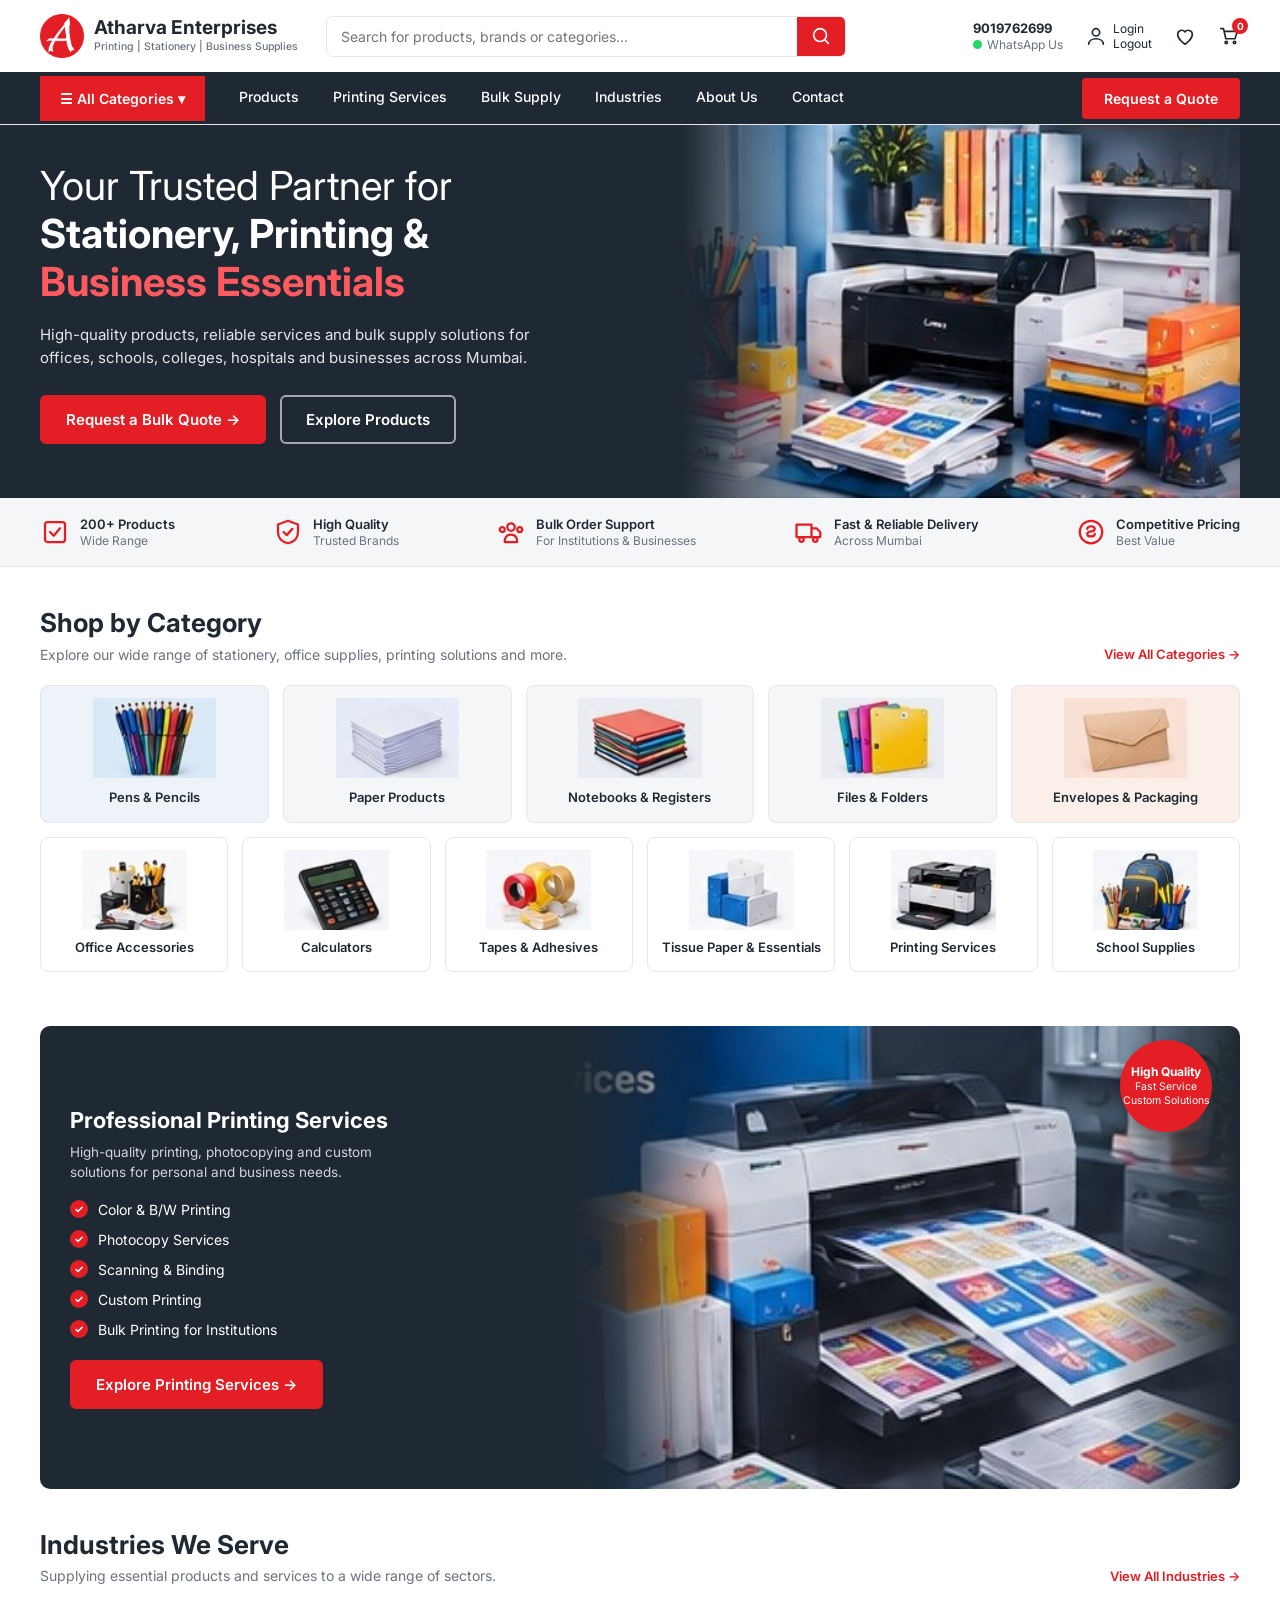
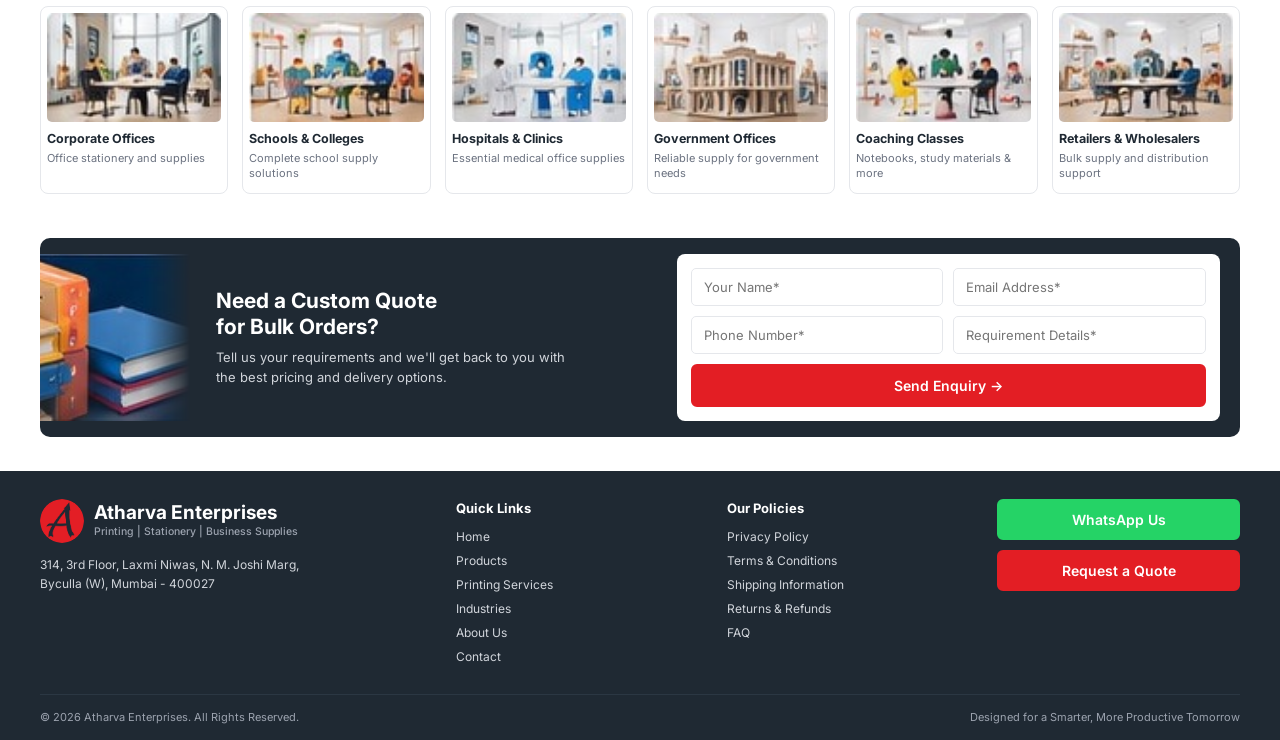
==== index.html @ 2bc58d54 "Add files via upload" ====
<!DOCTYPE html>
<html lang="en">
<head>
<meta charset="UTF-8">
<meta name="viewport" content="width=device-width, initial-scale=1">
<title>Atharva Enterprises | Stationery, Printing &amp; Business Essentials</title>
<link rel="icon" href="images/logo.png">
<link rel="preconnect" href="https://fonts.googleapis.com">
<link rel="preconnect" href="https://fonts.gstatic.com" crossorigin>
<link href="https://fonts.googleapis.com/css2?family=Inter:wght@400;500;600;700;800&display=swap" rel="stylesheet">
<link rel="stylesheet" href="css/style.css">
</head>
<body>

<!-- HEADER -->
<header class="header">
  <div class="container header__top">
    <a class="logo" href="#">
      <img src="images/logo.png" alt="Atharva Enterprises logo">
      <span><strong>Atharva Enterprises</strong><small>Printing | Stationery | Business Supplies</small></span>
    </a>
    <form class="search" role="search" onsubmit="return false">
      <input type="search" placeholder="Search for products, brands or categories..." aria-label="Search">
      <button type="submit" aria-label="Search"><svg viewBox="0 0 24 24"><circle cx="11" cy="11" r="7"/><path d="m20 20-3.5-3.5"/></svg></button>
    </form>
    <div class="header__actions">
      <a class="contact" href="tel:9019762699"><strong>9019762699</strong><span class="wa">WhatsApp Us</span></a>
      <a class="icon-link" href="#"><svg viewBox="0 0 24 24"><circle cx="12" cy="8" r="4"/><path d="M4 21c0-4 4-6 8-6s8 2 8 6"/></svg><span>Login<br>Logout</span></a>
      <a class="icon-link" href="#" aria-label="Wishlist"><svg viewBox="0 0 24 24"><path d="M12 21s-8-5-8-11a4.5 4.5 0 0 1 8-2.5A4.5 4.5 0 0 1 20 10c0 6-8 11-8 11z"/></svg></a>
      <a class="icon-link cart" href="#" aria-label="Cart"><svg viewBox="0 0 24 24"><path d="M3 4h3l2.5 11h10L21 7H7"/><circle cx="9" cy="19" r="1.3"/><circle cx="18" cy="19" r="1.3"/></svg><b>0</b></a>
    </div>
  </div>
  <nav class="nav">
    <div class="container nav__inner">
      <button class="nav__all" type="button">&#9776; All Categories &#9662;</button>
      <ul>
        <li><a href="#">Products</a></li>
        <li><a href="#">Printing Services</a></li>
        <li><a href="#">Bulk Supply</a></li>
        <li><a href="#">Industries</a></li>
        <li><a href="#">About Us</a></li>
        <li><a href="#">Contact</a></li>
      </ul>
      <a class="btn btn--sm" href="#quote">Request a Quote</a>
    </div>
  </nav>
</header>

<main>
<!-- HERO -->
<section class="hero">
  <div class="container hero__inner">
    <div class="hero__text">
      <h1>Your Trusted Partner for<br><strong>Stationery, Printing &amp;<br><em>Business Essentials</em></strong></h1>
      <p>High-quality products, reliable services and bulk supply solutions for offices, schools, colleges, hospitals and businesses across Mumbai.</p>
      <div class="hero__btns">
        <a class="btn" href="#quote">Request a Bulk Quote &rarr;</a>
        <a class="btn btn--ghost" href="#categories">Explore Products</a>
      </div>
    </div>
    <img class="hero__img" src="images/hero.jpg" alt="Printer, files and stationery">
  </div>
</section>

<!-- TRUST BAR -->
<section class="trust">
  <ul class="container trust__list">
    <li><svg viewBox="0 0 24 24"><rect x="4" y="4" width="16" height="16" rx="2"/><path d="m8 12 3 3 5-6"/></svg><span><strong>200+ Products</strong>Wide Range</span></li>
    <li><svg viewBox="0 0 24 24"><path d="M12 3 4 6v6c0 5 3.5 8 8 9 4.5-1 8-4 8-9V6z"/><path d="m8.5 12 2.5 2.5 4.5-5"/></svg><span><strong>High Quality</strong>Trusted Brands</span></li>
    <li><svg viewBox="0 0 24 24"><circle cx="12" cy="8" r="3"/><circle cx="5" cy="10" r="2"/><circle cx="19" cy="10" r="2"/><path d="M7 20c0-4 2-6 5-6s5 2 5 6z"/></svg><span><strong>Bulk Order Support</strong>For Institutions &amp; Businesses</span></li>
    <li><svg viewBox="0 0 24 24"><path d="M2 6h12v10H2zM14 9h4l3 3v4h-7"/><circle cx="6" cy="18" r="1.8"/><circle cx="17" cy="18" r="1.8"/></svg><span><strong>Fast &amp; Reliable Delivery</strong>Across Mumbai</span></li>
    <li><svg viewBox="0 0 24 24"><circle cx="12" cy="12" r="9"/><path d="M9 9.5c0-1.5 1.5-2 3-2s3 .7 3 2-1.5 1.8-3 2-3 .7-3 2 1.5 2 3 2 3-.5 3-2"/></svg><span><strong>Competitive Pricing</strong>Best Value</span></li>
  </ul>
</section>

<!-- SHOP BY CATEGORY -->
<section class="section" id="categories">
  <div class="container">
    <div class="section__head">
      <div>
        <h2>Shop by Category</h2>
        <p>Explore our wide range of stationery, office supplies, printing solutions and more.</p>
      </div>
      <a class="link" href="#">View All Categories &rarr;</a>
    </div>
    <div class="cats cats--5">
      <a class="cat cat--blue" href="#"><img src="images/cat-pens.jpg" alt="Pens &amp; Pencils"><span>Pens &amp; Pencils</span></a>
      <a class="cat cat--grey" href="#"><img src="images/cat-paper.jpg" alt="Paper Products"><span>Paper Products</span></a>
      <a class="cat cat--grey" href="#"><img src="images/cat-notebooks.jpg" alt="Notebooks &amp; Registers"><span>Notebooks &amp; Registers</span></a>
      <a class="cat cat--grey" href="#"><img src="images/cat-files.jpg" alt="Files &amp; Folders"><span>Files &amp; Folders</span></a>
      <a class="cat cat--peach" href="#"><img src="images/cat-envelopes.jpg" alt="Envelopes &amp; Packaging"><span>Envelopes &amp; Packaging</span></a>
    </div>
    <div class="cats cats--6">
      <a class="cat" href="#"><img src="images/cat-office.jpg" alt="Office Accessories"><span>Office Accessories</span></a>
      <a class="cat" href="#"><img src="images/cat-calculators.jpg" alt="Calculators"><span>Calculators</span></a>
      <a class="cat" href="#"><img src="images/cat-tapes.jpg" alt="Tapes &amp; Adhesives"><span>Tapes &amp; Adhesives</span></a>
      <a class="cat" href="#"><img src="images/cat-tissue.jpg" alt="Tissue Paper &amp; Essentials"><span>Tissue Paper &amp; Essentials</span></a>
      <a class="cat" href="#"><img src="images/cat-printing.jpg" alt="Printing Services"><span>Printing Services</span></a>
      <a class="cat" href="#"><img src="images/cat-school.jpg" alt="School Supplies"><span>School Supplies</span></a>
    </div>
  </div>
</section>

<!-- PRINTING SERVICES -->
<section class="container">
  <div class="print">
    <div class="print__text">
      <h2>Professional Printing Services</h2>
      <p>High-quality printing, photocopying and custom solutions for personal and business needs.</p>
      <ul>
        <li>Color &amp; B/W Printing</li>
        <li>Photocopy Services</li>
        <li>Scanning &amp; Binding</li>
        <li>Custom Printing</li>
        <li>Bulk Printing for Institutions</li>
      </ul>
      <a class="btn" href="#">Explore Printing Services &rarr;</a>
    </div>
    <img class="print__img" src="images/printing-services.jpg" alt="Large format printer">
    <div class="badge"><strong>High Quality</strong><span>Fast Service</span><span>Custom Solutions</span></div>
  </div>
</section>

<!-- INDUSTRIES -->
<section class="section">
  <div class="container">
    <div class="section__head">
      <div>
        <h2>Industries We Serve</h2>
        <p>Supplying essential products and services to a wide range of sectors.</p>
      </div>
      <a class="link" href="#">View All Industries &rarr;</a>
    </div>
    <div class="inds">
      <a class="ind" href="#"><img src="images/ind-offices.jpg" alt="Corporate Offices"><strong>Corporate Offices</strong><span>Office stationery and supplies</span></a>
      <a class="ind" href="#"><img src="images/ind-schools.jpg" alt="Schools &amp; Colleges"><strong>Schools &amp; Colleges</strong><span>Complete school supply solutions</span></a>
      <a class="ind" href="#"><img src="images/ind-hospitals.jpg" alt="Hospitals &amp; Clinics"><strong>Hospitals &amp; Clinics</strong><span>Essential medical office supplies</span></a>
      <a class="ind" href="#"><img src="images/ind-government.jpg" alt="Government Offices"><strong>Government Offices</strong><span>Reliable supply for government needs</span></a>
      <a class="ind" href="#"><img src="images/ind-coaching.jpg" alt="Coaching Classes"><strong>Coaching Classes</strong><span>Notebooks, study materials &amp; more</span></a>
      <a class="ind" href="#"><img src="images/ind-retailers.jpg" alt="Retailers &amp; Wholesalers"><strong>Retailers &amp; Wholesalers</strong><span>Bulk supply and distribution support</span></a>
    </div>
  </div>
</section>

<!-- QUOTE -->
<section class="container" id="quote">
  <div class="quote">
    <img class="quote__img" src="images/quote.jpg" alt="Stack of books">
    <div class="quote__text">
      <h2>Need a Custom Quote<br>for Bulk Orders?</h2>
      <p>Tell us your requirements and we'll get back to you with the best pricing and delivery options.</p>
    </div>
    <form class="quote__form" onsubmit="return false">
      <input type="text" placeholder="Your Name*" aria-label="Your Name" required>
      <input type="email" placeholder="Email Address*" aria-label="Email Address" required>
      <input type="tel" placeholder="Phone Number*" aria-label="Phone Number" required>
      <input type="text" placeholder="Requirement Details*" aria-label="Requirement Details" required>
      <button class="btn" type="submit">Send Enquiry &rarr;</button>
    </form>
  </div>
</section>
</main>

<!-- FOOTER -->
<footer class="footer">
  <div class="container footer__inner">
    <div class="footer__brand">
      <a class="logo" href="#">
        <img src="images/logo.png" alt="Atharva Enterprises logo">
        <span><strong>Atharva Enterprises</strong><small>Printing | Stationery | Business Supplies</small></span>
      </a>
      <p>314, 3rd Floor, Laxmi Niwas, N. M. Joshi Marg, Byculla (W), Mumbai - 400027</p>
    </div>
    <div class="footer__col">
      <h3>Quick Links</h3>
      <a href="#">Home</a><a href="#">Products</a><a href="#">Printing Services</a><a href="#">Industries</a><a href="#">About Us</a><a href="#">Contact</a>
    </div>
    <div class="footer__col">
      <h3>Our Policies</h3>
      <a href="#">Privacy Policy</a><a href="#">Terms &amp; Conditions</a><a href="#">Shipping Information</a><a href="#">Returns &amp; Refunds</a><a href="#">FAQ</a>
    </div>
    <div class="footer__cta">
      <a class="btn btn--wa" href="https://wa.me/919019762699">WhatsApp Us</a>
      <a class="btn" href="#quote">Request a Quote</a>
    </div>
  </div>
  <div class="footer__bar container">
    <span>&copy; 2026 Atharva Enterprises. All Rights Reserved.</span>
    <span>Designed for a Smarter, More Productive Tomorrow</span>
  </div>
</footer>

</body>
</html>
---- css/style.css ----
/* ===== Tokens ===== */
:root {
  --red: #E31E24;
  --red-dark: #B9151B;
  --red-light: #FF5A5F;
  --red-tint: #FDECEC;
  --char: #1F2933;
  --char-2: #2B3743;
  --text: #374151;
  --muted: #6B7280;
  --line: #E5E7EB;
  --bg: #FFFFFF;
  --bg-soft: #F5F6F8;
  --wa: #25D366;
  --radius: 8px;
  --font: "Inter", "Segoe UI", Arial, sans-serif;
}

*, *::before, *::after { box-sizing: border-box; }
html { scroll-behavior: smooth; }
body { margin: 0; font-family: var(--font); color: var(--text); background: var(--bg); line-height: 1.5; -webkit-font-smoothing: antialiased; }
img { display: block; max-width: 100%; }
a { color: inherit; text-decoration: none; }
ul { list-style: none; margin: 0; padding: 0; }
h1, h2, h3, p { margin: 0; }
svg { width: 22px; height: 22px; fill: none; stroke: currentColor; stroke-width: 1.8; stroke-linecap: round; stroke-linejoin: round; flex: none; }
:focus-visible { outline: 3px solid var(--red); outline-offset: 2px; }
.container { width: min(1200px, 100% - 40px); margin-inline: auto; }

/* ===== Buttons ===== */
.btn { display: inline-flex; align-items: center; justify-content: center; gap: 6px; padding: 13px 24px; background: var(--red); color: #fff; font: 600 15px var(--font); border: 2px solid var(--red); border-radius: 6px; cursor: pointer; transition: background .2s, border-color .2s; }
.btn:hover { background: var(--red-dark); border-color: var(--red-dark); }
.btn--sm { padding: 10px 20px; font-size: 14px; border-radius: 4px; }
.btn--ghost { background: transparent; border-color: rgba(255,255,255,.6); }
.btn--ghost:hover { background: #fff; color: var(--char); border-color: #fff; }
.btn--wa { background: var(--wa); border-color: var(--wa); }
.btn--wa:hover { background: #1EB556; border-color: #1EB556; }

/* ===== Header ===== */
.header { background: #fff; position: sticky; top: 0; z-index: 50; box-shadow: 0 1px 0 var(--line); }
.header__top { display: flex; align-items: center; gap: 28px; padding-block: 14px; }
.logo { display: flex; align-items: center; gap: 10px; }
.logo img { width: 44px; height: 44px; }
.logo strong { display: block; font-size: 19px; font-weight: 700; color: var(--char); line-height: 1.15; }
.logo small { display: block; font-size: 10.5px; color: var(--muted); font-weight: 500; }
.search { flex: 1; display: flex; max-width: 520px; border: 1.5px solid var(--line); border-radius: 6px; overflow: hidden; }
.search input { flex: 1; border: 0; padding: 11px 14px; font: 14px var(--font); color: var(--text); min-width: 0; background: #fff; }
.search input:focus { outline: none; }
.search:focus-within { border-color: var(--red); }
.search button { width: 48px; border: 0; background: var(--red); color: #fff; cursor: pointer; display: grid; place-items: center; }
.search button:hover { background: var(--red-dark); }
.header__actions { margin-left: auto; display: flex; align-items: center; gap: 22px; }
.contact { display: grid; font-size: 13px; line-height: 1.3; color: var(--char); }
.contact strong { font-weight: 700; }
.wa { color: var(--muted); font-size: 12px; }
.wa::before { content: ""; display: inline-block; width: 9px; height: 9px; margin-right: 5px; border-radius: 50%; background: var(--wa); }
.icon-link { display: flex; align-items: center; gap: 6px; color: var(--char); font-size: 12px; line-height: 1.25; }
.icon-link:hover { color: var(--red); }
.cart { position: relative; }
.cart b { position: absolute; top: -7px; right: -8px; min-width: 16px; height: 16px; padding: 0 4px; border-radius: 8px; background: var(--red); color: #fff; font-size: 10px; display: grid; place-items: center; }

.nav { background: var(--char); }
.nav__inner { display: flex; align-items: center; gap: 34px; }
.nav__all { background: var(--red); color: #fff; border: 0; padding: 14px 20px; font: 600 14px var(--font); cursor: pointer; }
.nav__all:hover { background: var(--red-dark); }
.nav ul { display: flex; gap: 34px; flex: 1; }
.nav ul a { display: block; padding: 14px 0; color: #fff; font-size: 14px; font-weight: 500; border-bottom: 3px solid transparent; }
.nav ul a:hover { border-color: var(--red); }

/* ===== Hero ===== */
.hero { background: var(--char); color: #fff; overflow: hidden; }
.hero__inner { display: grid; grid-template-columns: 1.15fr 1fr; align-items: stretch; min-height: 320px; }
.hero__text { padding: 38px 0 40px; position: relative; z-index: 1; }
.hero h1 { font-size: clamp(26px, 3.6vw, 40px); font-weight: 400; line-height: 1.2; }
.hero h1 strong { font-weight: 700; }
.hero h1 em { font-style: normal; color: var(--red-light); }
.hero p { max-width: 520px; margin-top: 18px; font-size: 15px; color: #E5E7EB; }
.hero__btns { display: flex; flex-wrap: wrap; gap: 14px; margin-top: 26px; }
.hero__img { width: 100%; height: 100%; object-fit: cover; object-position: left center; -webkit-mask-image: linear-gradient(90deg, transparent, #000 25%); mask-image: linear-gradient(90deg, transparent, #000 25%); }

/* ===== Trust bar ===== */
.trust { background: var(--bg-soft); border-bottom: 1px solid var(--line); }
.trust__list { display: flex; justify-content: space-between; flex-wrap: wrap; gap: 16px 24px; padding-block: 18px; }
.trust li { display: flex; align-items: center; gap: 10px; font-size: 12px; color: var(--muted); line-height: 1.3; }
.trust li svg { width: 30px; height: 30px; color: var(--red); }
.trust strong { display: block; color: var(--char); font-size: 13px; font-weight: 600; }

/* ===== Sections ===== */
.section { padding: 40px 0 10px; }
.section__head { display: flex; justify-content: space-between; align-items: flex-end; gap: 16px; margin-bottom: 20px; }
.section h2, .print h2, .quote h2 { font-size: 26px; font-weight: 700; color: var(--char); line-height: 1.25; }
.section__head p { margin-top: 4px; font-size: 14px; color: var(--muted); }
.link { color: var(--red); font-size: 13px; font-weight: 600; white-space: nowrap; }
.link:hover { color: var(--red-dark); text-decoration: underline; }

/* Categories */
.cats { display: grid; gap: 14px; margin-bottom: 14px; }
.cats--5 { grid-template-columns: repeat(5, 1fr); }
.cats--6 { grid-template-columns: repeat(6, 1fr); }
.cat { display: flex; flex-direction: column; align-items: center; justify-content: space-between; gap: 8px; padding: 12px 8px 14px; border: 1px solid var(--line); border-radius: var(--radius); background: var(--bg-soft); text-align: center; font-size: 13px; font-weight: 600; color: var(--char); transition: border-color .2s, box-shadow .2s; }
.cats--5 .cat { min-height: 138px; }
.cats--6 .cat { background: #fff; }
.cat--blue { background: #EEF3FA; }
.cat--peach { background: #FBEFE9; }
.cat img { width: 100%; max-width: 130px; height: 80px; object-fit: contain; mix-blend-mode: multiply; }
.cat:hover { border-color: var(--red); box-shadow: 0 6px 16px rgba(31,41,51,.10); }

/* Printing services */
.print { position: relative; display: grid; grid-template-columns: 1fr 1.25fr; align-items: center; margin-top: 30px; border-radius: 10px; overflow: hidden; background: var(--char); color: #fff; }
.print__text { padding: 26px 30px; position: relative; z-index: 1; }
.print h2 { color: #fff; font-size: 22px; }
.print p { margin-top: 8px; font-size: 13.5px; color: #D1D5DB; max-width: 340px; }
.print ul { margin: 16px 0 20px; display: grid; gap: 9px; }
.print li { display: flex; align-items: center; gap: 10px; font-size: 14px; }
.print li::before { content: "\2713"; display: grid; place-items: center; width: 18px; height: 18px; border-radius: 50%; background: var(--red); color: #fff; font-size: 11px; font-weight: 700; }
.print__img { width: 100%; height: 100%; min-height: 210px; object-fit: cover; -webkit-mask-image: linear-gradient(90deg, transparent, #000 22%, #000 80%, transparent); mask-image: linear-gradient(90deg, transparent, #000 22%, #000 80%, transparent); }
.badge { position: absolute; top: 14px; right: 28px; width: 92px; height: 92px; border-radius: 50%; background: var(--red); display: grid; place-content: center; text-align: center; font-size: 10.5px; line-height: 1.35; box-shadow: 0 6px 16px rgba(0,0,0,.3); }
.badge strong { font-size: 12px; font-weight: 700; }

/* Industries */
.inds { display: grid; grid-template-columns: repeat(6, 1fr); gap: 14px; }
.ind { display: flex; flex-direction: column; gap: 3px; padding: 6px 6px 12px; border: 1px solid var(--line); border-radius: var(--radius); background: #fff; font-size: 11px; color: var(--muted); line-height: 1.35; transition: border-color .2s, box-shadow .2s; }
.ind img { width: 100%; aspect-ratio: 91 / 57; object-fit: cover; border-radius: 5px; margin-bottom: 6px; }
.ind strong { font-size: 12.5px; font-weight: 700; color: var(--char); }
.ind:hover { border-color: var(--red); box-shadow: 0 6px 16px rgba(31,41,51,.10); }

/* Quote */
.quote { display: grid; grid-template-columns: 150px 1fr 1.25fr; align-items: center; gap: 26px; margin: 34px 0; padding: 16px 20px 16px 0; background: var(--char); color: #fff; border-radius: 10px; overflow: hidden; }
.quote__img { width: 100%; height: 100%; min-height: 100px; object-fit: cover; -webkit-mask-image: linear-gradient(90deg, #000 70%, transparent); mask-image: linear-gradient(90deg, #000 70%, transparent); }
.quote h2 { color: #fff; font-size: 21px; }
.quote__text p { margin-top: 8px; font-size: 13px; color: #D1D5DB; max-width: 360px; }
.quote__form { display: grid; grid-template-columns: 1fr 1fr; gap: 10px; padding: 14px; background: #fff; border-radius: var(--radius); }
.quote__form input { width: 100%; padding: 10px 12px; border: 1px solid var(--line); border-radius: 5px; font: 13px var(--font); color: var(--text); background: #fff; }
.quote__form input:focus { outline: none; border-color: var(--red); box-shadow: 0 0 0 3px var(--red-tint); }
.quote__form .btn { grid-column: 1 / -1; padding: 11px 20px; font-size: 14px; }

/* ===== Footer ===== */
.footer { background: var(--char); color: #D1D5DB; font-size: 12px; }
.footer__inner { display: grid; grid-template-columns: 1.6fr 1fr 1fr 1fr; gap: 28px; padding-block: 28px; align-items: start; }
.footer .logo strong { color: #fff; }
.footer .logo small { color: #9CA3AF; }
.footer .logo img { border-radius: 50%; }
.footer__brand p { margin-top: 12px; max-width: 280px; line-height: 1.6; }
.footer__col { display: grid; gap: 6px; }
.footer__col h3 { margin-bottom: 4px; font-size: 13px; font-weight: 700; color: #fff; }
.footer__col a:hover { color: #fff; text-decoration: underline; }
.footer__cta { display: grid; gap: 10px; justify-items: stretch; }
.footer__cta .btn { padding: 10px 16px; font-size: 14px; }
.footer__bar { display: flex; justify-content: space-between; flex-wrap: wrap; gap: 6px; padding-block: 14px; border-top: 1px solid var(--char-2); font-size: 11px; color: #9CA3AF; }

/* ===== Responsive ===== */
@media (max-width: 1024px) {
  .header__top { flex-wrap: wrap; gap: 14px; }
  .search { order: 3; flex-basis: 100%; max-width: none; }
  .cats--5, .cats--6, .inds { grid-template-columns: repeat(3, 1fr); }
  .quote { grid-template-columns: 1fr; padding: 22px; }
  .quote__img { display: none; }
  .footer__inner { grid-template-columns: 1fr 1fr; }
}
@media (max-width: 760px) {
  .nav ul, .nav .btn { display: none; }
  .header__actions { gap: 14px; }
  .contact, .icon-link span { display: none; }
  .hero__inner { grid-template-columns: 1fr; }
  .hero__img { height: 200px; -webkit-mask-image: linear-gradient(180deg, transparent, #000 30%); mask-image: linear-gradient(180deg, transparent, #000 30%); }
  .trust__list { justify-content: flex-start; }
  .section__head { flex-direction: column; align-items: flex-start; }
  .print { grid-template-columns: 1fr; }
  .print__img { min-height: 180px; }
  .badge { top: auto; bottom: 14px; }
  .quote__form { grid-template-columns: 1fr; }
  .cats--5, .cats--6, .inds { grid-template-columns: repeat(2, 1fr); }
}
@media (max-width: 480px) { .footer__inner { grid-template-columns: 1fr; } }
@media (prefers-reduced-motion: reduce) { * { transition: none !important; scroll-behavior: auto !important; } }
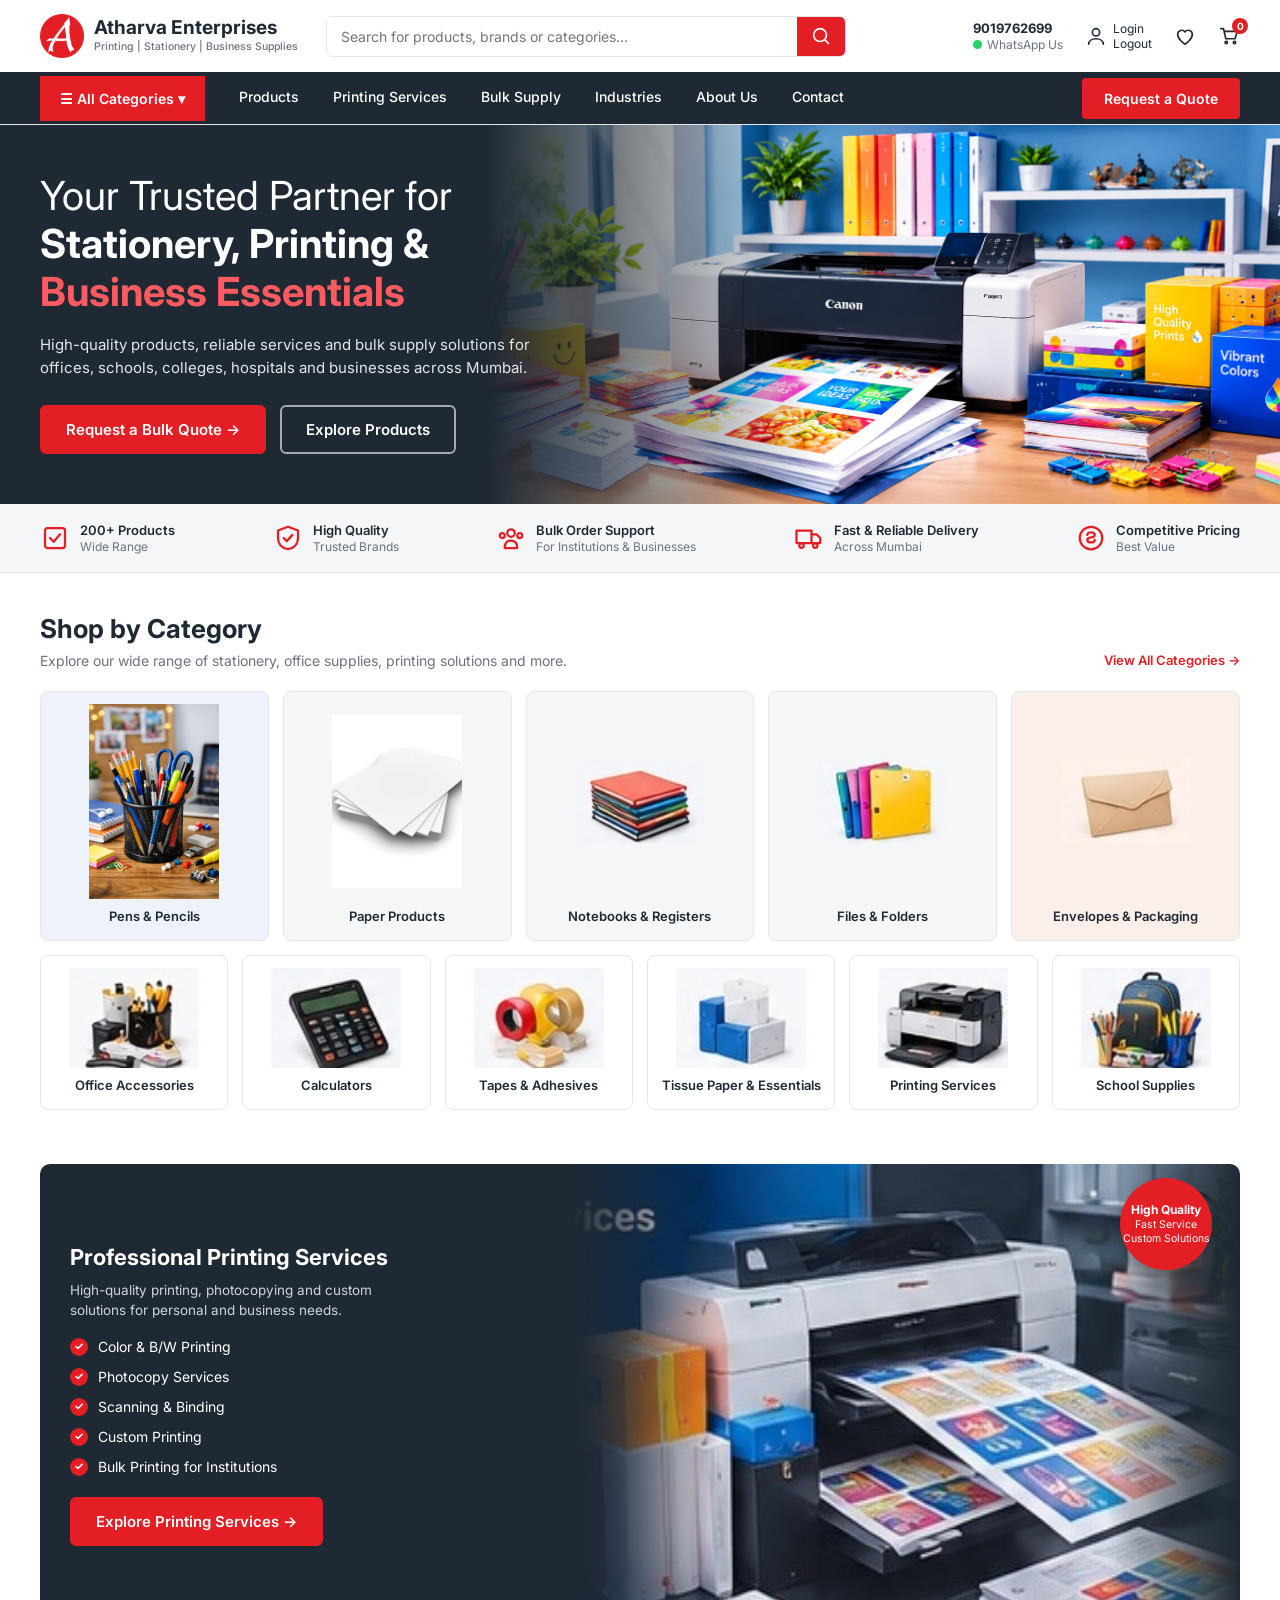
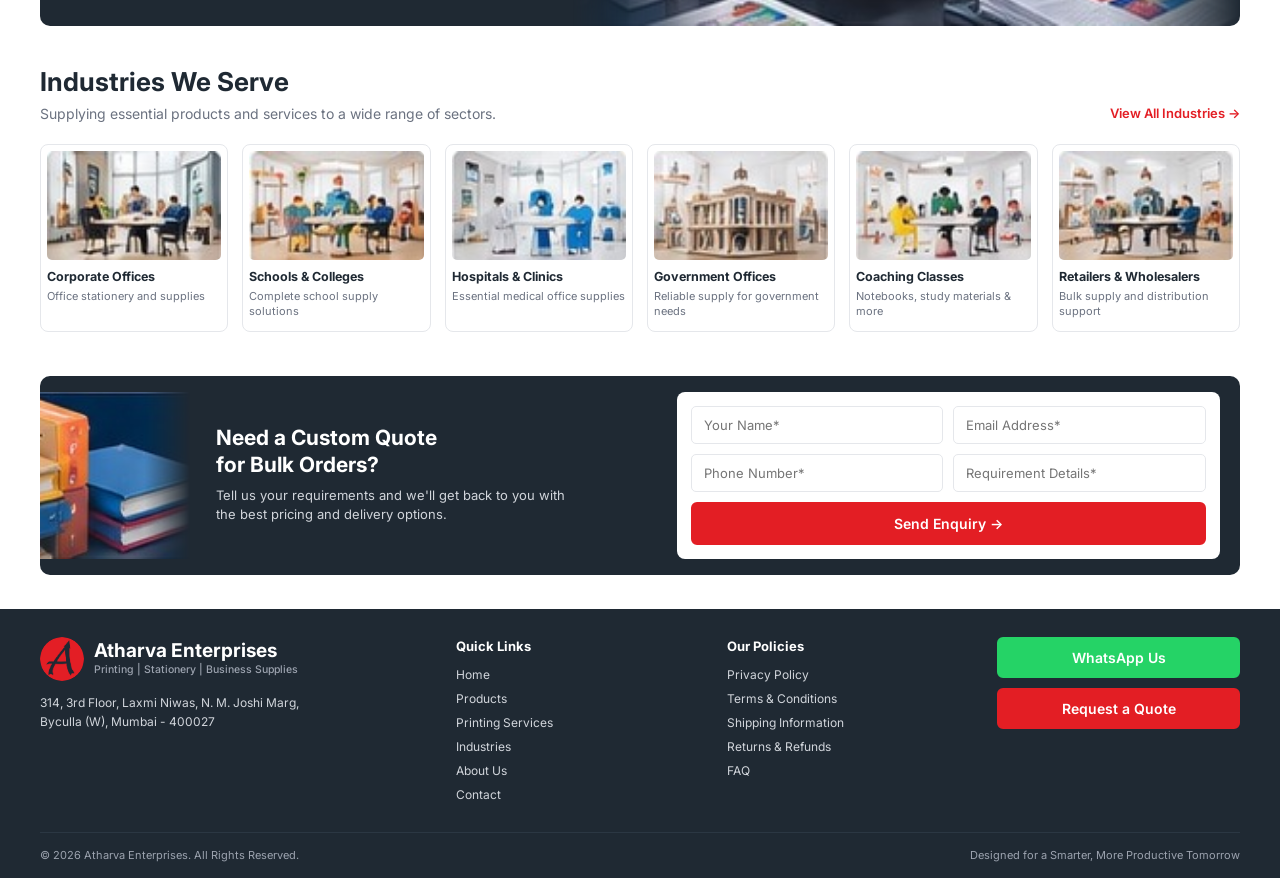
==== commit bd6008e5: "Add files via upload" ====
--- a/index.html
+++ b/index.html
@@ -58,7 +58,6 @@
         <a class="btn btn--ghost" href="#categories">Explore Products</a>
       </div>
     </div>
-    <img class="hero__img" src="images/hero.jpg" alt="Printer, files and stationery">
   </div>
 </section>
 
@@ -84,8 +83,8 @@
       <a class="link" href="#">View All Categories &rarr;</a>
     </div>
     <div class="cats cats--5">
-      <a class="cat cat--blue" href="#"><img src="images/cat-pens.jpg" alt="Pens &amp; Pencils"><span>Pens &amp; Pencils</span></a>
-      <a class="cat cat--grey" href="#"><img src="images/cat-paper.jpg" alt="Paper Products"><span>Paper Products</span></a>
+      <a class="cat cat--blue" href="#"><img src="images/pencil.jpg" alt="Pens &amp; Pencils"><span>Pens &amp; Pencils</span></a>
+      <a class="cat cat--grey" href="#"><img src="images/paper.jpg" alt="Paper Products"><span>Paper Products</span></a>
       <a class="cat cat--grey" href="#"><img src="images/cat-notebooks.jpg" alt="Notebooks &amp; Registers"><span>Notebooks &amp; Registers</span></a>
       <a class="cat cat--grey" href="#"><img src="images/cat-files.jpg" alt="Files &amp; Folders"><span>Files &amp; Folders</span></a>
       <a class="cat cat--peach" href="#"><img src="images/cat-envelopes.jpg" alt="Envelopes &amp; Packaging"><span>Envelopes &amp; Packaging</span></a>
--- a/css/style.css
+++ b/css/style.css
@@ -68,15 +68,16 @@
 .nav ul a:hover { border-color: var(--red); }
 
 /* ===== Hero ===== */
-.hero { background: var(--char); color: #fff; overflow: hidden; }
-.hero__inner { display: grid; grid-template-columns: 1.15fr 1fr; align-items: stretch; min-height: 320px; }
+.hero { position: relative; color: #fff; overflow: hidden; background: var(--char); }
+/* image sits on the right and fades into the dark background on the left */
+.hero::before { content: ""; position: absolute; top: 0; right: 0; bottom: 0; width: 62%; background: url("../images/banner.png") center / cover no-repeat; -webkit-mask-image: linear-gradient(90deg, transparent 0%, #000 42%); mask-image: linear-gradient(90deg, transparent 0%, #000 42%); }
+.hero__inner { position: relative; z-index: 1; display: flex; align-items: center; min-height: 380px; }
 .hero__text { padding: 38px 0 40px; position: relative; z-index: 1; }
 .hero h1 { font-size: clamp(26px, 3.6vw, 40px); font-weight: 400; line-height: 1.2; }
 .hero h1 strong { font-weight: 700; }
 .hero h1 em { font-style: normal; color: var(--red-light); }
 .hero p { max-width: 520px; margin-top: 18px; font-size: 15px; color: #E5E7EB; }
 .hero__btns { display: flex; flex-wrap: wrap; gap: 14px; margin-top: 26px; }
-.hero__img { width: 100%; height: 100%; object-fit: cover; object-position: left center; -webkit-mask-image: linear-gradient(90deg, transparent, #000 25%); mask-image: linear-gradient(90deg, transparent, #000 25%); }
 
 /* ===== Trust bar ===== */
 .trust { background: var(--bg-soft); border-bottom: 1px solid var(--line); }
@@ -102,7 +103,7 @@
 .cats--6 .cat { background: #fff; }
 .cat--blue { background: #EEF3FA; }
 .cat--peach { background: #FBEFE9; }
-.cat img { width: 100%; max-width: 130px; height: 80px; object-fit: contain; mix-blend-mode: multiply; }
+.cat img { width: 100%; max-width: 130px; height: 100%; object-fit: contain;  }
 .cat:hover { border-color: var(--red); box-shadow: 0 6px 16px rgba(31,41,51,.10); }
 
 /* Printing services */
@@ -161,9 +162,9 @@
   .nav ul, .nav .btn { display: none; }
   .header__actions { gap: 14px; }
   .contact, .icon-link span { display: none; }
-  .hero__inner { grid-template-columns: 1fr; }
-  .hero__img { height: 200px; -webkit-mask-image: linear-gradient(180deg, transparent, #000 30%); mask-image: linear-gradient(180deg, transparent, #000 30%); }
-  .trust__list { justify-content: flex-start; }
+  .hero::before { width: 100%; opacity: .35; -webkit-mask-image: none; mask-image: none; }
+  .hero__inner { min-height: 0; }
+    .trust__list { justify-content: flex-start; }
   .section__head { flex-direction: column; align-items: flex-start; }
   .print { grid-template-columns: 1fr; }
   .print__img { min-height: 180px; }
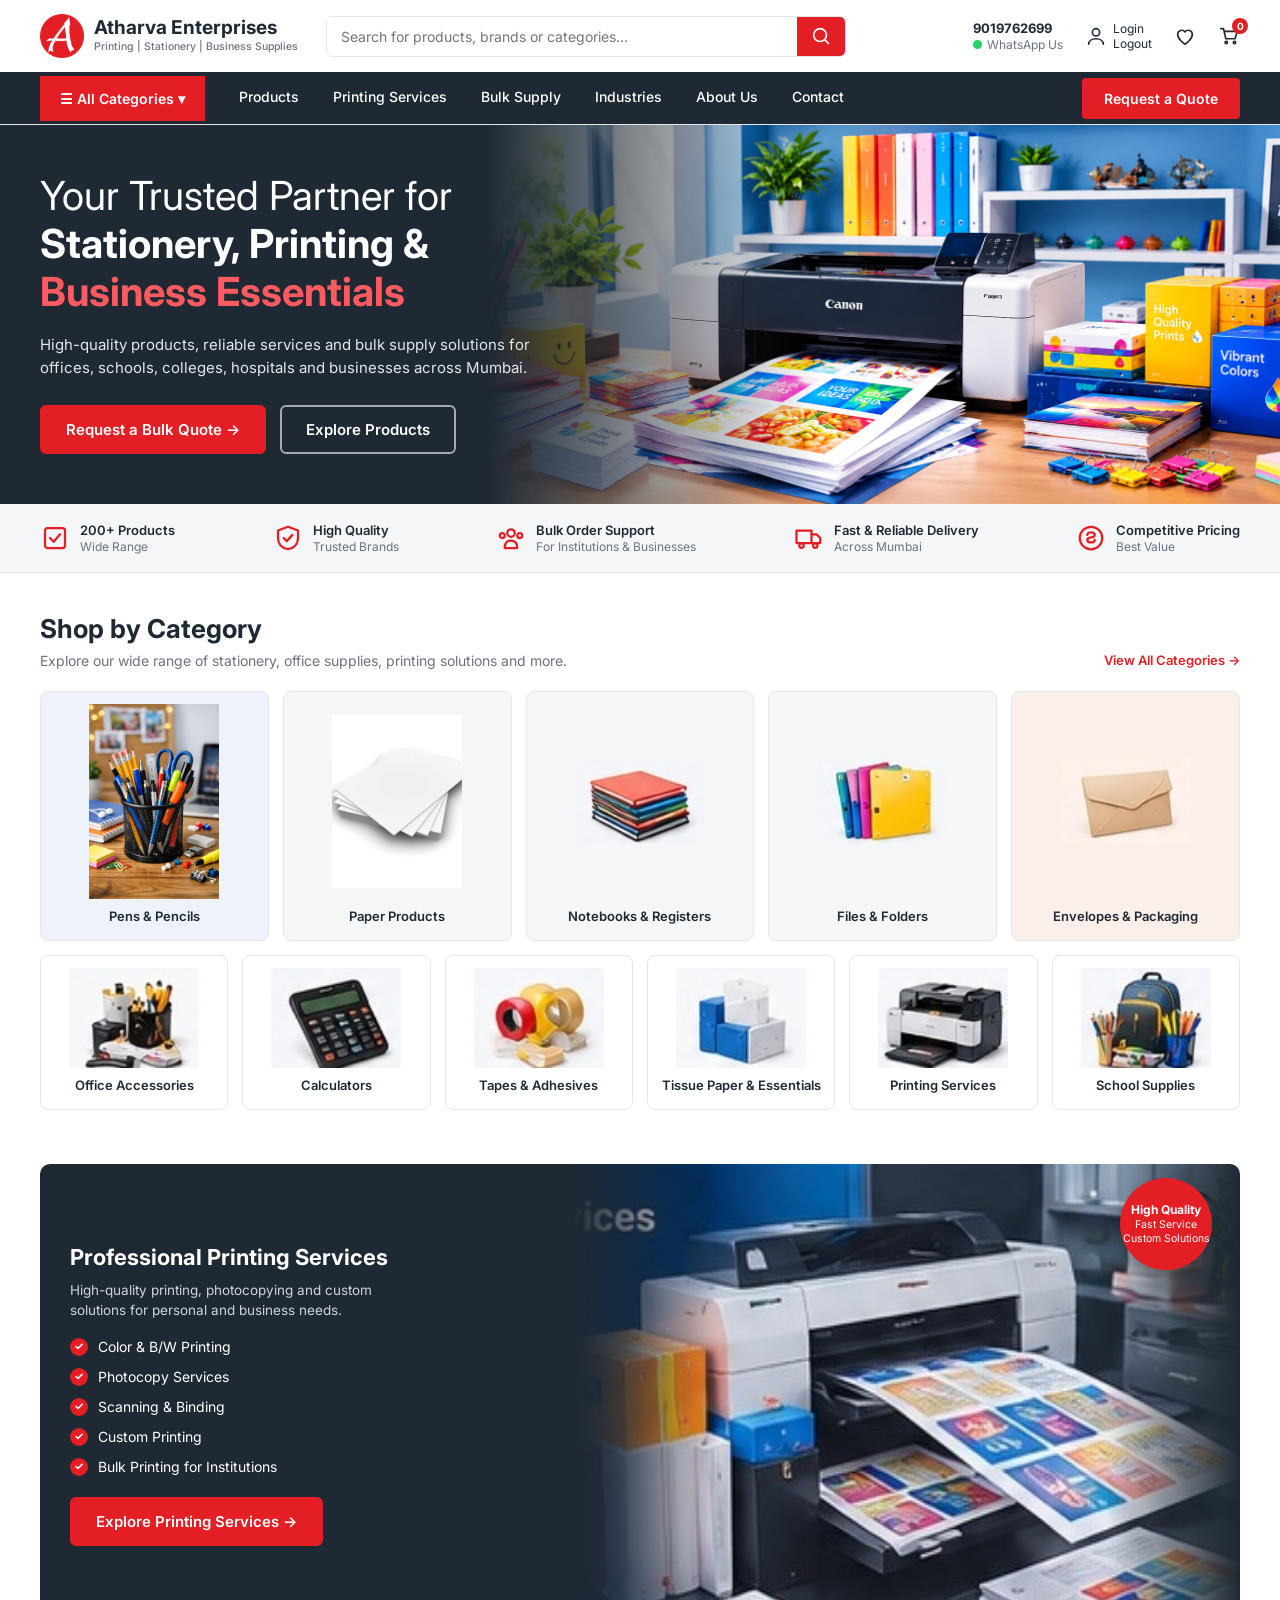
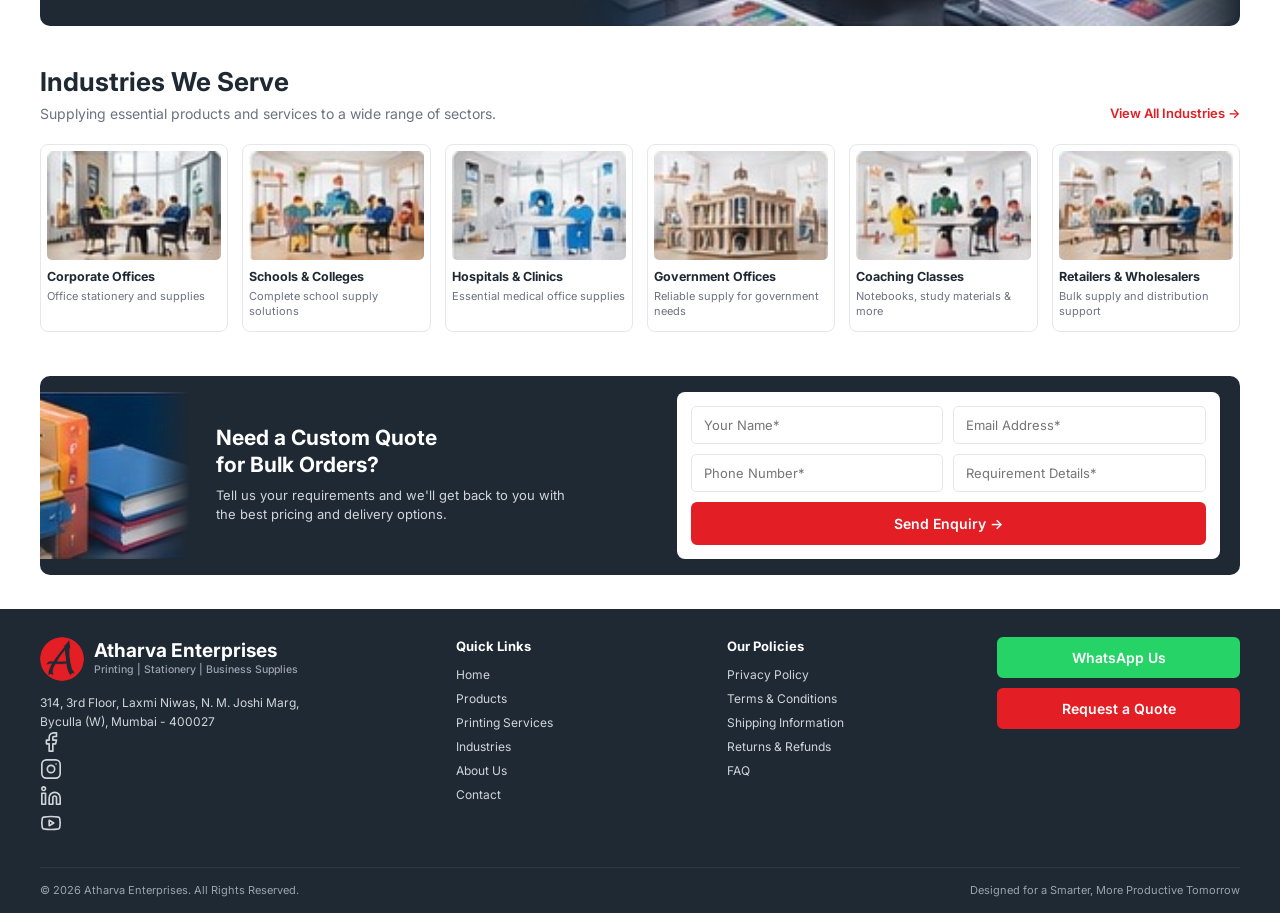
==== commit 1056c3fc: "Add files via upload" ====
--- a/index.html
+++ b/index.html
@@ -51,7 +51,7 @@
 <section class="hero">
   <div class="container hero__inner">
     <div class="hero__text">
-      <h1>Your Trusted Partner for<br><strong>Stationery, Printing &amp;<br><em>Business Essentials</em></strong></h1>
+      <h1>Your Trusted Partner for <br><strong>Stationery, Printing &amp; <br><em>Business Essentials</em></strong></h1>
       <p>High-quality products, reliable services and bulk supply solutions for offices, schools, colleges, hospitals and businesses across Mumbai.</p>
       <div class="hero__btns">
         <a class="btn" href="#quote">Request a Bulk Quote &rarr;</a>
@@ -169,6 +169,12 @@
         <span><strong>Atharva Enterprises</strong><small>Printing | Stationery | Business Supplies</small></span>
       </a>
       <p>314, 3rd Floor, Laxmi Niwas, N. M. Joshi Marg, Byculla (W), Mumbai - 400027</p>
+      <ul class="social" aria-label="Follow us">
+        <li><a href="#" aria-label="Facebook"><svg viewBox="0 0 24 24"><path d="M18 2h-3a5 5 0 0 0-5 5v3H7v4h3v8h4v-8h3l1-4h-4V7a1 1 0 0 1 1-1h3z"/></svg></a></li>
+        <li><a href="#" aria-label="Instagram"><svg viewBox="0 0 24 24"><rect x="2" y="2" width="20" height="20" rx="5"/><circle cx="12" cy="12" r="4"/><path d="M17.5 6.5h.01"/></svg></a></li>
+        <li><a href="#" aria-label="LinkedIn"><svg viewBox="0 0 24 24"><path d="M16 8a6 6 0 0 1 6 6v7h-4v-7a2 2 0 0 0-4 0v7h-4v-7a6 6 0 0 1 6-6z"/><rect x="2" y="9" width="4" height="12"/><circle cx="4" cy="4" r="2"/></svg></a></li>
+        <li><a href="#" aria-label="YouTube"><svg viewBox="0 0 24 24"><path d="M2.5 17a24 24 0 0 1 0-10 2 2 0 0 1 1.4-1.4 50 50 0 0 1 16.2 0A2 2 0 0 1 21.5 7a24 24 0 0 1 0 10 2 2 0 0 1-1.4 1.4 50 50 0 0 1-16.2 0A2 2 0 0 1 2.5 17z"/><path d="m10 15 5-3-5-3z"/></svg></a></li>
+      </ul>
     </div>
     <div class="footer__col">
       <h3>Quick Links</h3>
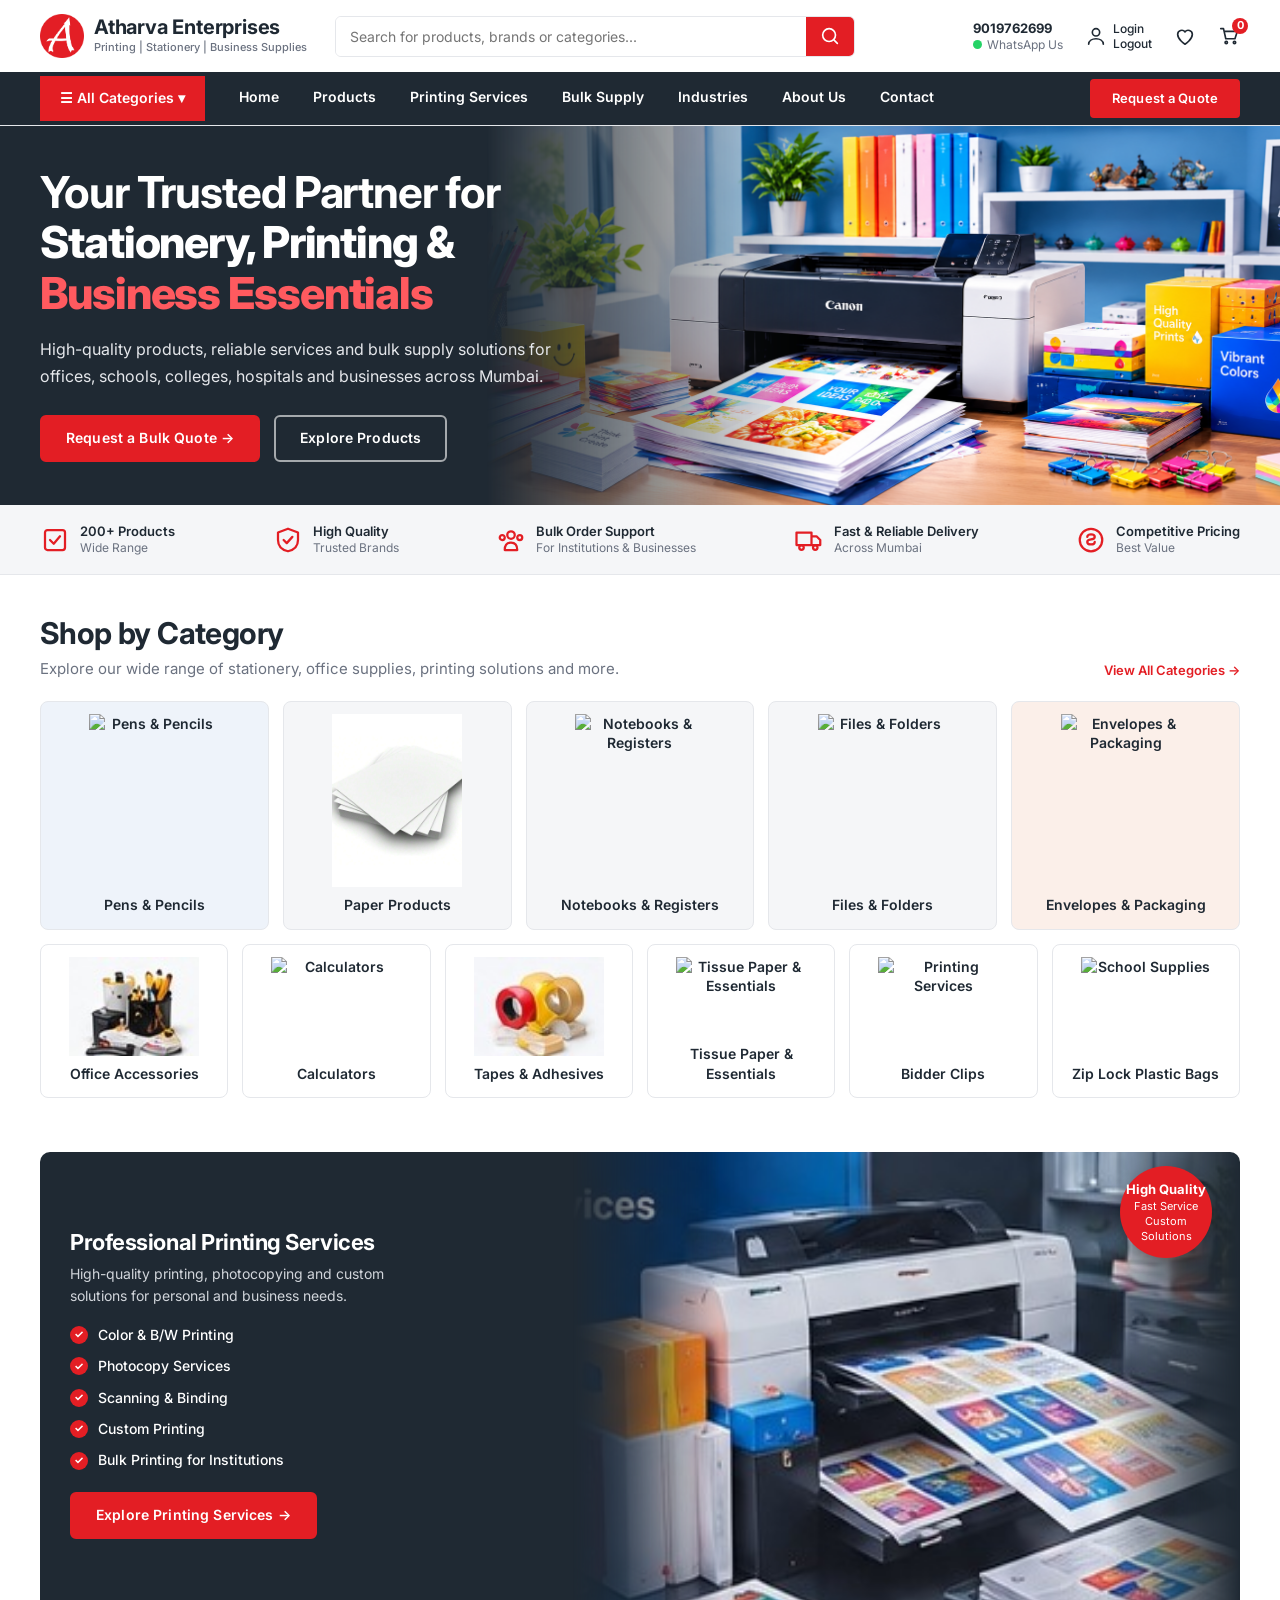
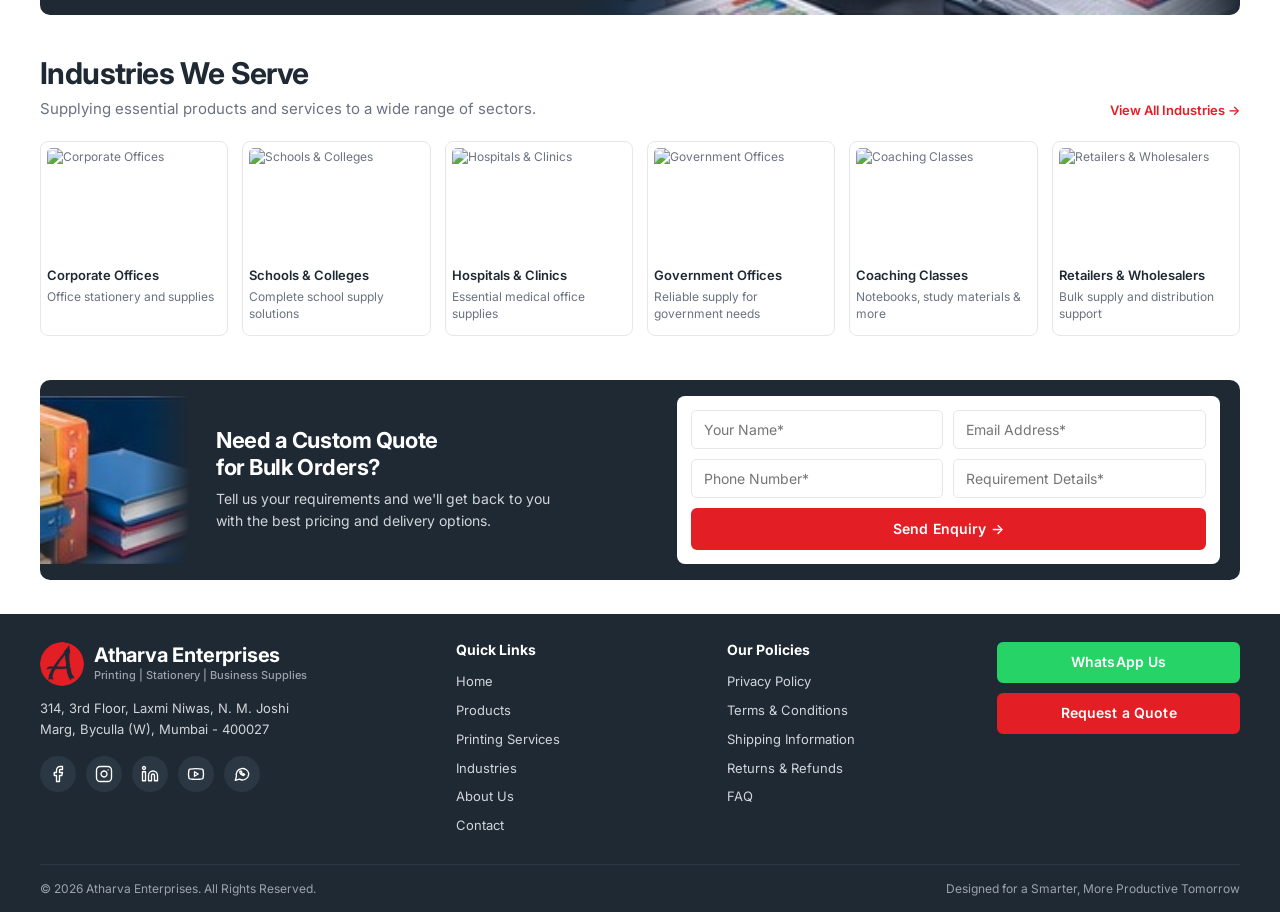
==== commit 60786e64: "Add files via upload" ====
--- a/index.html
+++ b/index.html
@@ -34,12 +34,13 @@
     <div class="container nav__inner">
       <button class="nav__all" type="button">&#9776; All Categories &#9662;</button>
       <ul>
+        <li><a href="index.html" aria-current="page">Home</a></li>
         <li><a href="#">Products</a></li>
         <li><a href="#">Printing Services</a></li>
         <li><a href="#">Bulk Supply</a></li>
         <li><a href="#">Industries</a></li>
-        <li><a href="#">About Us</a></li>
-        <li><a href="#">Contact</a></li>
+        <li><a href="about.html">About Us</a></li>
+        <li><a href="contact.html">Contact</a></li>
       </ul>
       <a class="btn btn--sm" href="#quote">Request a Quote</a>
     </div>
@@ -51,7 +52,7 @@
 <section class="hero">
   <div class="container hero__inner">
     <div class="hero__text">
-      <h1>Your Trusted Partner for <br><strong>Stationery, Printing &amp; <br><em>Business Essentials</em></strong></h1>
+      <h1>Your Trusted Partner for<br><strong>Stationery, Printing &amp;<br><em>Business Essentials</em></strong></h1>
       <p>High-quality products, reliable services and bulk supply solutions for offices, schools, colleges, hospitals and businesses across Mumbai.</p>
       <div class="hero__btns">
         <a class="btn" href="#quote">Request a Bulk Quote &rarr;</a>
@@ -83,19 +84,19 @@
       <a class="link" href="#">View All Categories &rarr;</a>
     </div>
     <div class="cats cats--5">
-      <a class="cat cat--blue" href="#"><img src="images/pencil.jpg" alt="Pens &amp; Pencils"><span>Pens &amp; Pencils</span></a>
+      <a class="cat cat--blue" href="#"><img src="images/pencil.png" alt="Pens &amp; Pencils"><span>Pens &amp; Pencils</span></a>
       <a class="cat cat--grey" href="#"><img src="images/paper.jpg" alt="Paper Products"><span>Paper Products</span></a>
-      <a class="cat cat--grey" href="#"><img src="images/cat-notebooks.jpg" alt="Notebooks &amp; Registers"><span>Notebooks &amp; Registers</span></a>
-      <a class="cat cat--grey" href="#"><img src="images/cat-files.jpg" alt="Files &amp; Folders"><span>Files &amp; Folders</span></a>
-      <a class="cat cat--peach" href="#"><img src="images/cat-envelopes.jpg" alt="Envelopes &amp; Packaging"><span>Envelopes &amp; Packaging</span></a>
+      <a class="cat cat--grey" href="#"><img src="images/notebook.jpg" alt="Notebooks &amp; Registers"><span>Notebooks &amp; Registers</span></a>
+      <a class="cat cat--grey" href="#"><img src="images/file.jpg" alt="Files &amp; Folders"><span>Files &amp; Folders</span></a>
+      <a class="cat cat--peach" href="#"><img src="images/envolp.jpg" alt="Envelopes &amp; Packaging"><span>Envelopes &amp; Packaging</span></a>
     </div>
     <div class="cats cats--6">
       <a class="cat" href="#"><img src="images/cat-office.jpg" alt="Office Accessories"><span>Office Accessories</span></a>
-      <a class="cat" href="#"><img src="images/cat-calculators.jpg" alt="Calculators"><span>Calculators</span></a>
+      <a class="cat" href="#"><img src="images/cat-calculators.png" alt="Calculators"><span>Calculators</span></a>
       <a class="cat" href="#"><img src="images/cat-tapes.jpg" alt="Tapes &amp; Adhesives"><span>Tapes &amp; Adhesives</span></a>
-      <a class="cat" href="#"><img src="images/cat-tissue.jpg" alt="Tissue Paper &amp; Essentials"><span>Tissue Paper &amp; Essentials</span></a>
-      <a class="cat" href="#"><img src="images/cat-printing.jpg" alt="Printing Services"><span>Printing Services</span></a>
-      <a class="cat" href="#"><img src="images/cat-school.jpg" alt="School Supplies"><span>School Supplies</span></a>
+      <a class="cat" href="#"><img src="images/tissu.png" alt="Tissue Paper &amp; Essentials"><span>Tissue Paper &amp; Essentials</span></a>
+      <a class="cat" href="#"><img src="images/clip.jpg" alt="Printing Services"><span>Bidder Clips</span></a>
+      <a class="cat" href="#"><img src="images/plastic.jpg" alt="School Supplies"><span>Zip Lock Plastic Bags</span></a>
     </div>
   </div>
 </section>
@@ -131,12 +132,12 @@
       <a class="link" href="#">View All Industries &rarr;</a>
     </div>
     <div class="inds">
-      <a class="ind" href="#"><img src="images/ind-offices.jpg" alt="Corporate Offices"><strong>Corporate Offices</strong><span>Office stationery and supplies</span></a>
-      <a class="ind" href="#"><img src="images/ind-schools.jpg" alt="Schools &amp; Colleges"><strong>Schools &amp; Colleges</strong><span>Complete school supply solutions</span></a>
-      <a class="ind" href="#"><img src="images/ind-hospitals.jpg" alt="Hospitals &amp; Clinics"><strong>Hospitals &amp; Clinics</strong><span>Essential medical office supplies</span></a>
-      <a class="ind" href="#"><img src="images/ind-government.jpg" alt="Government Offices"><strong>Government Offices</strong><span>Reliable supply for government needs</span></a>
-      <a class="ind" href="#"><img src="images/ind-coaching.jpg" alt="Coaching Classes"><strong>Coaching Classes</strong><span>Notebooks, study materials &amp; more</span></a>
-      <a class="ind" href="#"><img src="images/ind-retailers.jpg" alt="Retailers &amp; Wholesalers"><strong>Retailers &amp; Wholesalers</strong><span>Bulk supply and distribution support</span></a>
+      <a class="ind" href="#"><img src="images/cooprate.jpg" alt="Corporate Offices"><strong>Corporate Offices</strong><span>Office stationery and supplies</span></a>
+      <a class="ind" href="#"><img src="images/school.jpg" alt="Schools &amp; Colleges"><strong>Schools &amp; Colleges</strong><span>Complete school supply solutions</span></a>
+      <a class="ind" href="#"><img src="images/hospital.jpg" alt="Hospitals &amp; Clinics"><strong>Hospitals &amp; Clinics</strong><span>Essential medical office supplies</span></a>
+      <a class="ind" href="#"><img src="images/goverment.jpg" alt="Government Offices"><strong>Government Offices</strong><span>Reliable supply for government needs</span></a>
+      <a class="ind" href="#"><img src="images/coaching.jpg" alt="Coaching Classes"><strong>Coaching Classes</strong><span>Notebooks, study materials &amp; more</span></a>
+      <a class="ind" href="#"><img src="images/retailer.jpg" alt="Retailers &amp; Wholesalers"><strong>Retailers &amp; Wholesalers</strong><span>Bulk supply and distribution support</span></a>
     </div>
   </div>
 </section>
@@ -169,16 +170,17 @@
         <span><strong>Atharva Enterprises</strong><small>Printing | Stationery | Business Supplies</small></span>
       </a>
       <p>314, 3rd Floor, Laxmi Niwas, N. M. Joshi Marg, Byculla (W), Mumbai - 400027</p>
-      <ul class="social" aria-label="Follow us">
-        <li><a href="#" aria-label="Facebook"><svg viewBox="0 0 24 24"><path d="M18 2h-3a5 5 0 0 0-5 5v3H7v4h3v8h4v-8h3l1-4h-4V7a1 1 0 0 1 1-1h3z"/></svg></a></li>
-        <li><a href="#" aria-label="Instagram"><svg viewBox="0 0 24 24"><rect x="2" y="2" width="20" height="20" rx="5"/><circle cx="12" cy="12" r="4"/><path d="M17.5 6.5h.01"/></svg></a></li>
-        <li><a href="#" aria-label="LinkedIn"><svg viewBox="0 0 24 24"><path d="M16 8a6 6 0 0 1 6 6v7h-4v-7a2 2 0 0 0-4 0v7h-4v-7a6 6 0 0 1 6-6z"/><rect x="2" y="9" width="4" height="12"/><circle cx="4" cy="4" r="2"/></svg></a></li>
-        <li><a href="#" aria-label="YouTube"><svg viewBox="0 0 24 24"><path d="M2.5 17a24 24 0 0 1 0-10 2 2 0 0 1 1.4-1.4 50 50 0 0 1 16.2 0A2 2 0 0 1 21.5 7a24 24 0 0 1 0 10 2 2 0 0 1-1.4 1.4 50 50 0 0 1-16.2 0A2 2 0 0 1 2.5 17z"/><path d="m10 15 5-3-5-3z"/></svg></a></li>
-      </ul>
+      <div class="social">
+        <a href="#" target="_blank" rel="noopener" aria-label="Facebook"><svg viewBox="0 0 24 24"><path d="M18 2h-3a5 5 0 0 0-5 5v3H7v4h3v8h4v-8h3l1-4h-4V7a1 1 0 0 1 1-1h3z"/></svg></a>
+        <a href="#" target="_blank" rel="noopener" aria-label="Instagram"><svg viewBox="0 0 24 24"><rect x="2" y="2" width="20" height="20" rx="5"/><path d="M16 11.4A4 4 0 1 1 12.6 8 4 4 0 0 1 16 11.4z"/><path d="M17.5 6.5h.01"/></svg></a>
+        <a href="#" target="_blank" rel="noopener" aria-label="LinkedIn"><svg viewBox="0 0 24 24"><path d="M16 8a6 6 0 0 1 6 6v7h-4v-7a2 2 0 0 0-4 0v7h-4v-7a6 6 0 0 1 6-6z"/><rect x="2" y="9" width="4" height="12"/><circle cx="4" cy="4" r="2"/></svg></a>
+        <a href="#" target="_blank" rel="noopener" aria-label="YouTube"><svg viewBox="0 0 24 24"><path d="M2.5 17a24 24 0 0 1 0-10 2 2 0 0 1 1.4-1.4 49.6 49.6 0 0 1 16.2 0A2 2 0 0 1 21.5 7a24 24 0 0 1 0 10 2 2 0 0 1-1.4 1.4 49.6 49.6 0 0 1-16.2 0A2 2 0 0 1 2.5 17z"/><path d="m10 15 5-3-5-3z"/></svg></a>
+        <a href="https://wa.me/919019762699" target="_blank" rel="noopener" aria-label="WhatsApp"><svg viewBox="0 0 24 24"><path d="M21 11.5a8.4 8.4 0 0 1-12.4 7.4L3 20.5l1.6-5.4A8.4 8.4 0 1 1 21 11.5z"/><path d="M9 8.5c0 3 2.5 5.500 5.500 5.500l1-1.500-1.800-.9-.8.800a4 4 0 0 1-1.800-1.800l.8-.8-.9-1.800z"/></svg></a>
+      </div>
     </div>
     <div class="footer__col">
       <h3>Quick Links</h3>
-      <a href="#">Home</a><a href="#">Products</a><a href="#">Printing Services</a><a href="#">Industries</a><a href="#">About Us</a><a href="#">Contact</a>
+      <a href="#">Home</a><a href="#">Products</a><a href="#">Printing Services</a><a href="#">Industries</a><a href="about.html">About Us</a><a href="contact.html">Contact</a>
     </div>
     <div class="footer__col">
       <h3>Our Policies</h3>
--- a/css/style.css
+++ b/css/style.css
@@ -14,23 +14,40 @@
   --wa: #25D366;
   --radius: 8px;
   --font: "Inter", "Segoe UI", Arial, sans-serif;
+
+  /* ---- Typography system ---- */
+  --fw-regular: 400; --fw-medium: 500; --fw-semibold: 600; --fw-bold: 700; --fw-extrabold: 800;
+  --fs-h1: clamp(28px, 1.6rem + 1.9vw, 44px);   /* hero heading   */
+  --fs-h2: clamp(22px, 1.1rem + 1.3vw, 30px);   /* section titles */
+  --fs-h3: clamp(18px, 1rem + 0.9vw, 22px);     /* panel titles   */
+  --fs-lead: 16px;   /* hero paragraph             */
+  --fs-body: 15px;   /* paragraphs, descriptions   */
+  --fs-base: 14px;   /* nav, cards, buttons, forms */
+  --fs-md: 13px;     /* labels, links, footer      */
+  --fs-sm: 12px;     /* captions                   */
+  --fs-xs: 11px;     /* tiny labels, badges        */
+  --lh-tight: 1.2; --lh-snug: 1.4; --lh-body: 1.6;
+  --ls-heading: -0.02em;
 }
 
 *, *::before, *::after { box-sizing: border-box; }
 html { scroll-behavior: smooth; }
-body { margin: 0; font-family: var(--font); color: var(--text); background: var(--bg); line-height: 1.5; -webkit-font-smoothing: antialiased; }
+body { margin: 0; font-family: var(--font); font-size: var(--fs-body); font-weight: var(--fw-regular); color: var(--text); background: var(--bg); line-height: var(--lh-body); -webkit-font-smoothing: antialiased; text-rendering: optimizeLegibility; }
+button, input { font-family: inherit; }
 img { display: block; max-width: 100%; }
 a { color: inherit; text-decoration: none; }
 ul { list-style: none; margin: 0; padding: 0; }
 h1, h2, h3, p { margin: 0; }
+h1, h2, h3 { line-height: var(--lh-tight); letter-spacing: var(--ls-heading); text-wrap: balance; }
+p { text-wrap: pretty; }
 svg { width: 22px; height: 22px; fill: none; stroke: currentColor; stroke-width: 1.8; stroke-linecap: round; stroke-linejoin: round; flex: none; }
 :focus-visible { outline: 3px solid var(--red); outline-offset: 2px; }
 .container { width: min(1200px, 100% - 40px); margin-inline: auto; }
 
 /* ===== Buttons ===== */
-.btn { display: inline-flex; align-items: center; justify-content: center; gap: 6px; padding: 13px 24px; background: var(--red); color: #fff; font: 600 15px var(--font); border: 2px solid var(--red); border-radius: 6px; cursor: pointer; transition: background .2s, border-color .2s; }
+.btn { display: inline-flex; align-items: center; justify-content: center; gap: 6px; padding: 13px 24px; background: var(--red); color: #fff; font: var(--fw-semibold) var(--fs-base)/var(--lh-tight) var(--font); letter-spacing: .01em; border: 2px solid var(--red); border-radius: 6px; cursor: pointer; transition: background .2s, border-color .2s; }
 .btn:hover { background: var(--red-dark); border-color: var(--red-dark); }
-.btn--sm { padding: 10px 20px; font-size: 14px; border-radius: 4px; }
+.btn--sm { padding: 10px 20px; font-size: var(--fs-md); border-radius: 4px; }
 .btn--ghost { background: transparent; border-color: rgba(255,255,255,.6); }
 .btn--ghost:hover { background: #fff; color: var(--char); border-color: #fff; }
 .btn--wa { background: var(--wa); border-color: var(--wa); }
@@ -41,30 +58,30 @@
 .header__top { display: flex; align-items: center; gap: 28px; padding-block: 14px; }
 .logo { display: flex; align-items: center; gap: 10px; }
 .logo img { width: 44px; height: 44px; }
-.logo strong { display: block; font-size: 19px; font-weight: 700; color: var(--char); line-height: 1.15; }
-.logo small { display: block; font-size: 10.5px; color: var(--muted); font-weight: 500; }
+.logo strong { display: block; font-size: 20px; font-weight: var(--fw-bold); letter-spacing: -0.01em; color: var(--char); line-height: 1.15; }
+.logo small { display: block; font-size: var(--fs-xs); color: var(--muted); font-weight: var(--fw-medium); }
 .search { flex: 1; display: flex; max-width: 520px; border: 1.5px solid var(--line); border-radius: 6px; overflow: hidden; }
-.search input { flex: 1; border: 0; padding: 11px 14px; font: 14px var(--font); color: var(--text); min-width: 0; background: #fff; }
+.search input { flex: 1; border: 0; padding: 11px 14px; font: var(--fw-regular) var(--fs-base) var(--font); color: var(--text); min-width: 0; background: #fff; }
 .search input:focus { outline: none; }
 .search:focus-within { border-color: var(--red); }
 .search button { width: 48px; border: 0; background: var(--red); color: #fff; cursor: pointer; display: grid; place-items: center; }
 .search button:hover { background: var(--red-dark); }
 .header__actions { margin-left: auto; display: flex; align-items: center; gap: 22px; }
-.contact { display: grid; font-size: 13px; line-height: 1.3; color: var(--char); }
-.contact strong { font-weight: 700; }
-.wa { color: var(--muted); font-size: 12px; }
+.contact { display: grid; font-size: var(--fs-md); line-height: 1.3; color: var(--char); }
+.contact strong { font-weight: var(--fw-bold); }
+.wa { color: var(--muted); font-size: var(--fs-sm); font-weight: var(--fw-regular); }
 .wa::before { content: ""; display: inline-block; width: 9px; height: 9px; margin-right: 5px; border-radius: 50%; background: var(--wa); }
-.icon-link { display: flex; align-items: center; gap: 6px; color: var(--char); font-size: 12px; line-height: 1.25; }
+.icon-link { display: flex; align-items: center; gap: 6px; color: var(--char); font-size: var(--fs-sm); font-weight: var(--fw-medium); line-height: 1.25; }
 .icon-link:hover { color: var(--red); }
 .cart { position: relative; }
-.cart b { position: absolute; top: -7px; right: -8px; min-width: 16px; height: 16px; padding: 0 4px; border-radius: 8px; background: var(--red); color: #fff; font-size: 10px; display: grid; place-items: center; }
+.cart b { position: absolute; top: -7px; right: -8px; min-width: 16px; height: 16px; padding: 0 4px; border-radius: 8px; background: var(--red); color: #fff; font-size: var(--fs-xs); font-weight: var(--fw-bold); display: grid; place-items: center; }
 
 .nav { background: var(--char); }
 .nav__inner { display: flex; align-items: center; gap: 34px; }
-.nav__all { background: var(--red); color: #fff; border: 0; padding: 14px 20px; font: 600 14px var(--font); cursor: pointer; }
+.nav__all { background: var(--red); color: #fff; border: 0; padding: 14px 20px; font: var(--fw-semibold) var(--fs-base)/var(--lh-tight) var(--font); cursor: pointer; }
 .nav__all:hover { background: var(--red-dark); }
 .nav ul { display: flex; gap: 34px; flex: 1; }
-.nav ul a { display: block; padding: 14px 0; color: #fff; font-size: 14px; font-weight: 500; border-bottom: 3px solid transparent; }
+.nav ul a { display: block; padding: 14px 0; color: #fff; font-size: var(--fs-base); font-weight: var(--fw-semibold); border-bottom: 3px solid transparent; }
 .nav ul a:hover { border-color: var(--red); }
 
 /* ===== Hero ===== */
@@ -73,32 +90,32 @@
 .hero::before { content: ""; position: absolute; top: 0; right: 0; bottom: 0; width: 62%; background: url("../images/banner.png") center / cover no-repeat; -webkit-mask-image: linear-gradient(90deg, transparent 0%, #000 42%); mask-image: linear-gradient(90deg, transparent 0%, #000 42%); }
 .hero__inner { position: relative; z-index: 1; display: flex; align-items: center; min-height: 380px; }
 .hero__text { padding: 38px 0 40px; position: relative; z-index: 1; }
-.hero h1 { font-size: clamp(26px, 3.6vw, 40px); font-weight: 400; line-height: 1.2; }
-.hero h1 strong { font-weight: 700; }
+.hero h1 { font-size: var(--fs-h1); font-weight: var(--fw-bold); line-height: 1.15; letter-spacing: -0.025em; }
+.hero h1 strong { font-weight: var(--fw-extrabold); }
 .hero h1 em { font-style: normal; color: var(--red-light); }
-.hero p { max-width: 520px; margin-top: 18px; font-size: 15px; color: #E5E7EB; }
+.hero p { max-width: 540px; margin-top: 18px; font-size: var(--fs-lead); line-height: 1.65; color: #E5E7EB; }
 .hero__btns { display: flex; flex-wrap: wrap; gap: 14px; margin-top: 26px; }
 
 /* ===== Trust bar ===== */
 .trust { background: var(--bg-soft); border-bottom: 1px solid var(--line); }
 .trust__list { display: flex; justify-content: space-between; flex-wrap: wrap; gap: 16px 24px; padding-block: 18px; }
-.trust li { display: flex; align-items: center; gap: 10px; font-size: 12px; color: var(--muted); line-height: 1.3; }
+.trust li { display: flex; align-items: center; gap: 10px; font-size: var(--fs-sm); color: var(--muted); line-height: 1.3; }
 .trust li svg { width: 30px; height: 30px; color: var(--red); }
-.trust strong { display: block; color: var(--char); font-size: 13px; font-weight: 600; }
+.trust strong { display: block; color: var(--char); font-size: var(--fs-md); font-weight: var(--fw-semibold); }
 
 /* ===== Sections ===== */
 .section { padding: 40px 0 10px; }
 .section__head { display: flex; justify-content: space-between; align-items: flex-end; gap: 16px; margin-bottom: 20px; }
-.section h2, .print h2, .quote h2 { font-size: 26px; font-weight: 700; color: var(--char); line-height: 1.25; }
-.section__head p { margin-top: 4px; font-size: 14px; color: var(--muted); }
-.link { color: var(--red); font-size: 13px; font-weight: 600; white-space: nowrap; }
+.section h2 { font-size: var(--fs-h2); font-weight: var(--fw-bold); color: var(--char); }
+.section__head p { margin-top: 6px; font-size: var(--fs-body); color: var(--muted); }
+.link { color: var(--red); font-size: var(--fs-md); font-weight: var(--fw-semibold); white-space: nowrap; }
 .link:hover { color: var(--red-dark); text-decoration: underline; }
 
 /* Categories */
 .cats { display: grid; gap: 14px; margin-bottom: 14px; }
 .cats--5 { grid-template-columns: repeat(5, 1fr); }
 .cats--6 { grid-template-columns: repeat(6, 1fr); }
-.cat { display: flex; flex-direction: column; align-items: center; justify-content: space-between; gap: 8px; padding: 12px 8px 14px; border: 1px solid var(--line); border-radius: var(--radius); background: var(--bg-soft); text-align: center; font-size: 13px; font-weight: 600; color: var(--char); transition: border-color .2s, box-shadow .2s; }
+.cat { display: flex; flex-direction: column; align-items: center; justify-content: space-between; gap: 8px; padding: 12px 8px 14px; border: 1px solid var(--line); border-radius: var(--radius); background: var(--bg-soft); text-align: center; font-size: var(--fs-base); font-weight: var(--fw-semibold); line-height: var(--lh-snug); color: var(--char); transition: border-color .2s, box-shadow .2s; }
 .cats--5 .cat { min-height: 138px; }
 .cats--6 .cat { background: #fff; }
 .cat--blue { background: #EEF3FA; }
@@ -109,45 +126,49 @@
 /* Printing services */
 .print { position: relative; display: grid; grid-template-columns: 1fr 1.25fr; align-items: center; margin-top: 30px; border-radius: 10px; overflow: hidden; background: var(--char); color: #fff; }
 .print__text { padding: 26px 30px; position: relative; z-index: 1; }
-.print h2 { color: #fff; font-size: 22px; }
-.print p { margin-top: 8px; font-size: 13.5px; color: #D1D5DB; max-width: 340px; }
+.print h2 { color: #fff; font-size: var(--fs-h3); font-weight: var(--fw-bold); }
+.print p { margin-top: 8px; font-size: var(--fs-base); color: #D1D5DB; max-width: 340px; }
 .print ul { margin: 16px 0 20px; display: grid; gap: 9px; }
-.print li { display: flex; align-items: center; gap: 10px; font-size: 14px; }
+.print li { display: flex; align-items: center; gap: 10px; font-size: var(--fs-base); font-weight: var(--fw-medium); }
 .print li::before { content: "\2713"; display: grid; place-items: center; width: 18px; height: 18px; border-radius: 50%; background: var(--red); color: #fff; font-size: 11px; font-weight: 700; }
 .print__img { width: 100%; height: 100%; min-height: 210px; object-fit: cover; -webkit-mask-image: linear-gradient(90deg, transparent, #000 22%, #000 80%, transparent); mask-image: linear-gradient(90deg, transparent, #000 22%, #000 80%, transparent); }
-.badge { position: absolute; top: 14px; right: 28px; width: 92px; height: 92px; border-radius: 50%; background: var(--red); display: grid; place-content: center; text-align: center; font-size: 10.5px; line-height: 1.35; box-shadow: 0 6px 16px rgba(0,0,0,.3); }
-.badge strong { font-size: 12px; font-weight: 700; }
+.badge { position: absolute; top: 14px; right: 28px; width: 92px; height: 92px; border-radius: 50%; background: var(--red); display: grid; place-content: center; text-align: center; font-size: var(--fs-xs); line-height: 1.35; box-shadow: 0 6px 16px rgba(0,0,0,.3); }
+.badge strong { font-size: var(--fs-md); font-weight: var(--fw-bold); }
 
 /* Industries */
 .inds { display: grid; grid-template-columns: repeat(6, 1fr); gap: 14px; }
-.ind { display: flex; flex-direction: column; gap: 3px; padding: 6px 6px 12px; border: 1px solid var(--line); border-radius: var(--radius); background: #fff; font-size: 11px; color: var(--muted); line-height: 1.35; transition: border-color .2s, box-shadow .2s; }
+.ind { display: flex; flex-direction: column; gap: 3px; padding: 6px 6px 12px; border: 1px solid var(--line); border-radius: var(--radius); background: #fff; font-size: var(--fs-sm); color: var(--muted); line-height: 1.45; transition: border-color .2s, box-shadow .2s; }
 .ind img { width: 100%; aspect-ratio: 91 / 57; object-fit: cover; border-radius: 5px; margin-bottom: 6px; }
-.ind strong { font-size: 12.5px; font-weight: 700; color: var(--char); }
+.ind strong { font-size: var(--fs-md); font-weight: var(--fw-semibold); color: var(--char); }
 .ind:hover { border-color: var(--red); box-shadow: 0 6px 16px rgba(31,41,51,.10); }
 
 /* Quote */
 .quote { display: grid; grid-template-columns: 150px 1fr 1.25fr; align-items: center; gap: 26px; margin: 34px 0; padding: 16px 20px 16px 0; background: var(--char); color: #fff; border-radius: 10px; overflow: hidden; }
 .quote__img { width: 100%; height: 100%; min-height: 100px; object-fit: cover; -webkit-mask-image: linear-gradient(90deg, #000 70%, transparent); mask-image: linear-gradient(90deg, #000 70%, transparent); }
-.quote h2 { color: #fff; font-size: 21px; }
-.quote__text p { margin-top: 8px; font-size: 13px; color: #D1D5DB; max-width: 360px; }
+.quote h2 { color: #fff; font-size: var(--fs-h3); font-weight: var(--fw-bold); }
+.quote__text p { margin-top: 8px; font-size: var(--fs-base); color: #D1D5DB; max-width: 360px; }
 .quote__form { display: grid; grid-template-columns: 1fr 1fr; gap: 10px; padding: 14px; background: #fff; border-radius: var(--radius); }
-.quote__form input { width: 100%; padding: 10px 12px; border: 1px solid var(--line); border-radius: 5px; font: 13px var(--font); color: var(--text); background: #fff; }
+.quote__form input { width: 100%; padding: 10px 12px; border: 1px solid var(--line); border-radius: 5px; font: var(--fw-regular) var(--fs-base) var(--font); color: var(--text); background: #fff; }
 .quote__form input:focus { outline: none; border-color: var(--red); box-shadow: 0 0 0 3px var(--red-tint); }
-.quote__form .btn { grid-column: 1 / -1; padding: 11px 20px; font-size: 14px; }
+.quote__form .btn { grid-column: 1 / -1; padding: 11px 20px; font-size: var(--fs-base); }
 
 /* ===== Footer ===== */
-.footer { background: var(--char); color: #D1D5DB; font-size: 12px; }
+.footer { background: var(--char); color: #D1D5DB; font-size: var(--fs-md); line-height: var(--lh-body); }
 .footer__inner { display: grid; grid-template-columns: 1.6fr 1fr 1fr 1fr; gap: 28px; padding-block: 28px; align-items: start; }
 .footer .logo strong { color: #fff; }
 .footer .logo small { color: #9CA3AF; }
 .footer .logo img { border-radius: 50%; }
 .footer__brand p { margin-top: 12px; max-width: 280px; line-height: 1.6; }
-.footer__col { display: grid; gap: 6px; }
-.footer__col h3 { margin-bottom: 4px; font-size: 13px; font-weight: 700; color: #fff; }
+.social { display: flex; gap: 10px; margin-top: 16px; }
+.social a { display: grid; place-items: center; width: 36px; height: 36px; border-radius: 50%; background: var(--char-2); color: #fff; transition: background .2s, transform .2s; }
+.social a:hover { background: var(--red); transform: translateY(-2px); }
+.social svg { width: 18px; height: 18px; }
+.footer__col { display: grid; gap: 8px; }
+.footer__col h3 { margin-bottom: 4px; font-size: var(--fs-base); font-weight: var(--fw-bold); letter-spacing: 0; color: #fff; }
 .footer__col a:hover { color: #fff; text-decoration: underline; }
 .footer__cta { display: grid; gap: 10px; justify-items: stretch; }
-.footer__cta .btn { padding: 10px 16px; font-size: 14px; }
-.footer__bar { display: flex; justify-content: space-between; flex-wrap: wrap; gap: 6px; padding-block: 14px; border-top: 1px solid var(--char-2); font-size: 11px; color: #9CA3AF; }
+.footer__cta .btn { padding: 10px 16px; font-size: var(--fs-base); }
+.footer__bar { display: flex; justify-content: space-between; flex-wrap: wrap; gap: 6px; padding-block: 14px; border-top: 1px solid var(--char-2); font-size: var(--fs-sm); color: #9CA3AF; }
 
 /* ===== Responsive ===== */
 @media (max-width: 1024px) {
@@ -159,6 +180,8 @@
   .footer__inner { grid-template-columns: 1fr 1fr; }
 }
 @media (max-width: 760px) {
+  :root { --fs-lead: 15px; }
+  .hero h1 br { display: none; }
   .nav ul, .nav .btn { display: none; }
   .header__actions { gap: 14px; }
   .contact, .icon-link span { display: none; }
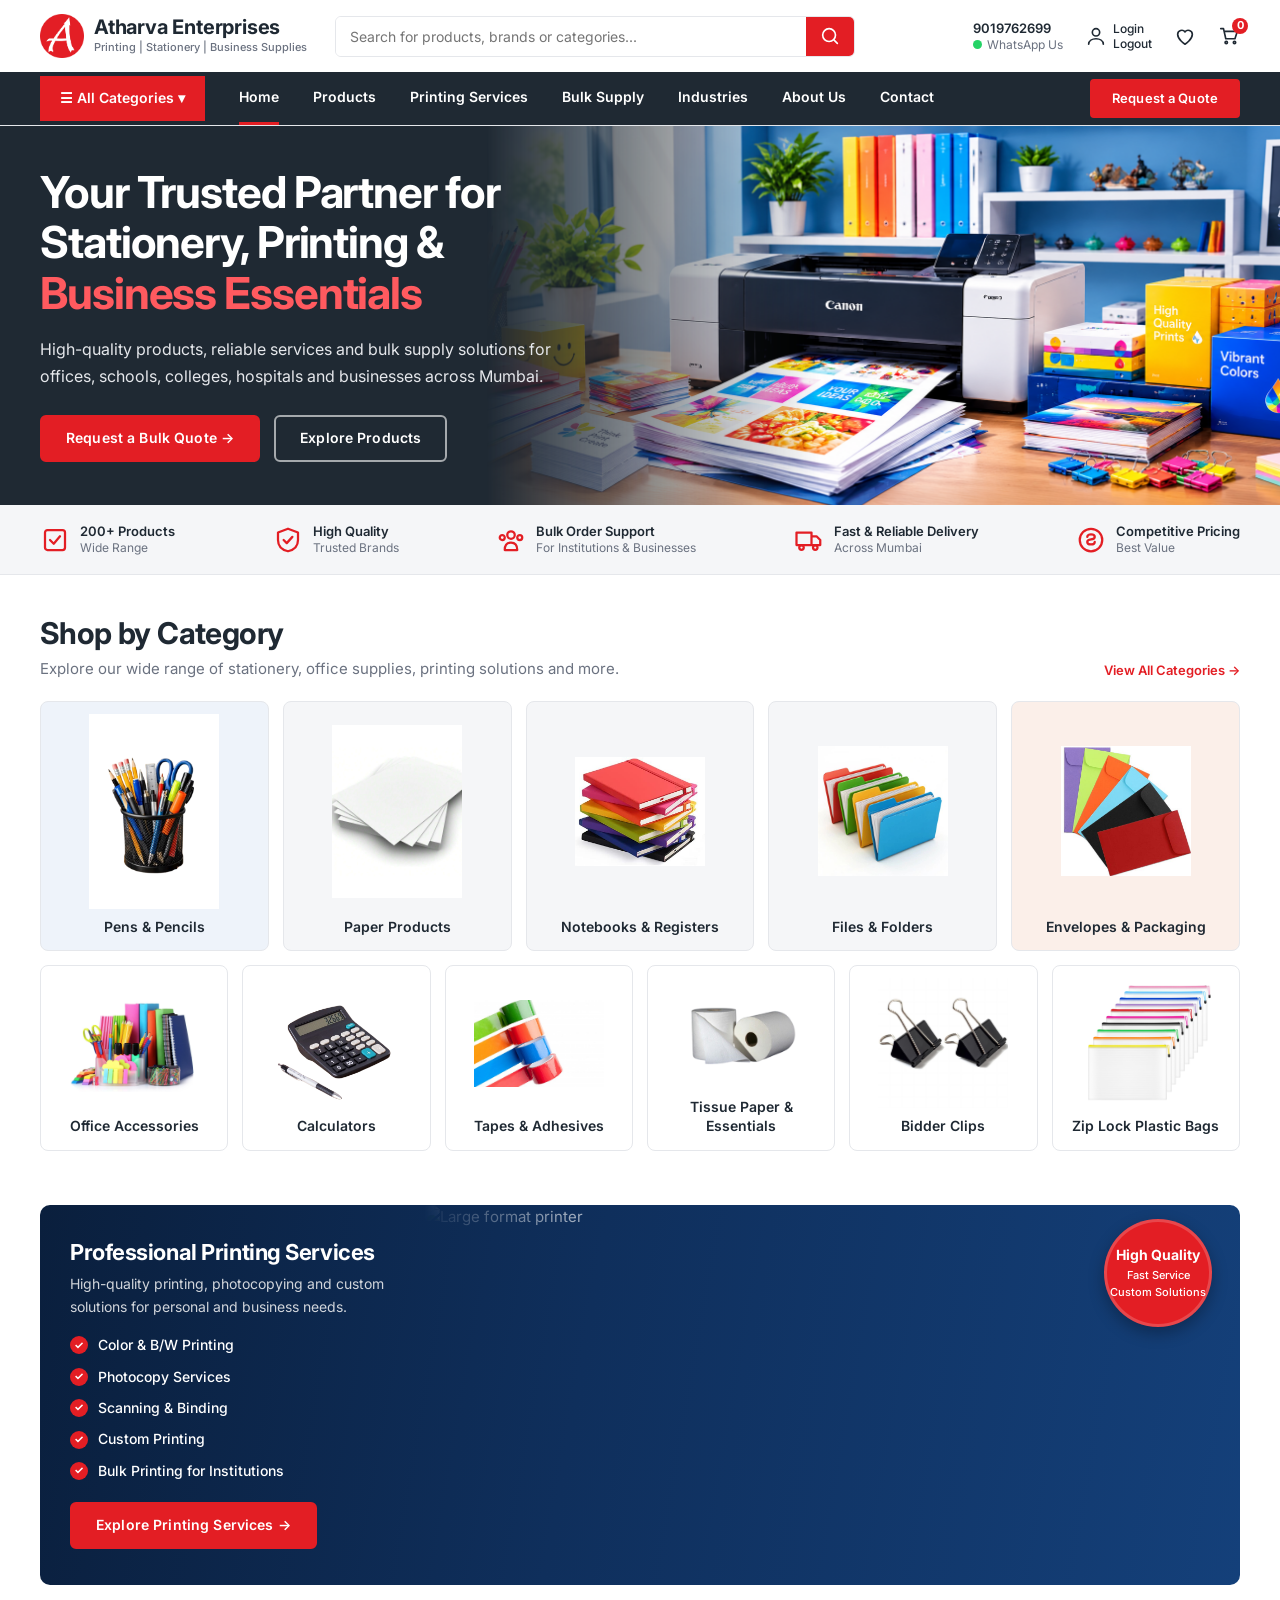
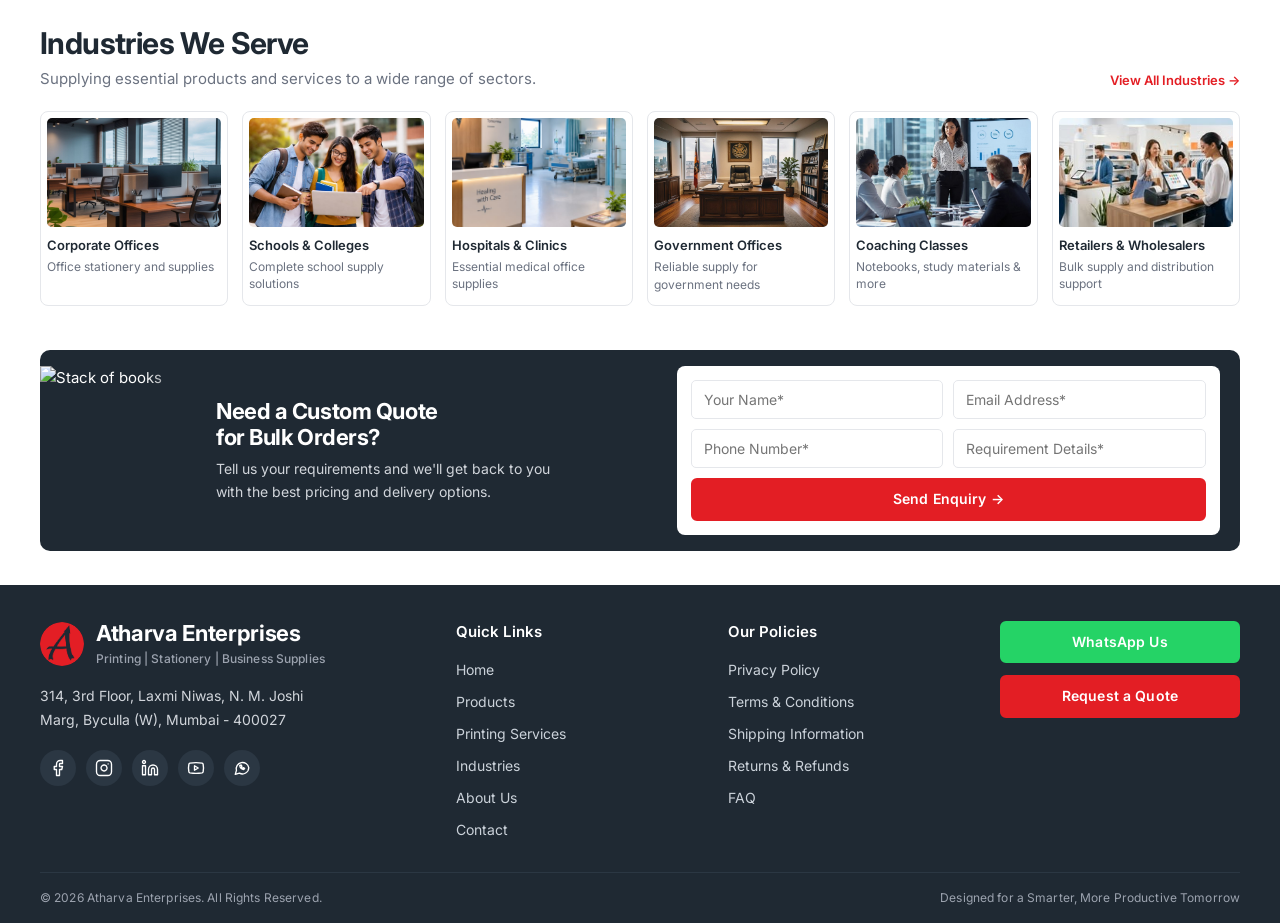
==== commit a7de452b: "Add files via upload" ====
--- a/index.html
+++ b/index.html
@@ -116,7 +116,7 @@
       </ul>
       <a class="btn" href="#">Explore Printing Services &rarr;</a>
     </div>
-    <img class="print__img" src="images/printing-services.jpg" alt="Large format printer">
+    <img class="print__img" src="images/printing.png" alt="Large format printer">
     <div class="badge"><strong>High Quality</strong><span>Fast Service</span><span>Custom Solutions</span></div>
   </div>
 </section>
@@ -145,7 +145,7 @@
 <!-- QUOTE -->
 <section class="container" id="quote">
   <div class="quote">
-    <img class="quote__img" src="images/quote.jpg" alt="Stack of books">
+    <img class="quote__img" src="images/cta.png" alt="Stack of books">
     <div class="quote__text">
       <h2>Need a Custom Quote<br>for Bulk Orders?</h2>
       <p>Tell us your requirements and we'll get back to you with the best pricing and delivery options.</p>
--- a/css/style.css
+++ b/css/style.css
@@ -16,7 +16,19 @@
   --font: "Inter", "Segoe UI", Arial, sans-serif;
 
   /* ---- Typography system ---- */
-  --fw-regular: 400; --fw-medium: 500; --fw-semibold: 600; --fw-bold: 700; --fw-extrabold: 800;
+  --fw-regular: 400; --fw-medium: 500; --fw-semibold: 600; --fw-bold: 700;
+  /* weight roles: change a role here and it updates everywhere */
+  --fw-h1: var(--fw-bold);          /* hero heading              */
+  --fw-h2: var(--fw-bold);          /* section / panel titles    */
+  --fw-h3: var(--fw-semibold);      /* sub-headings, footer heads*/
+  --fw-brand: var(--fw-bold);       /* logo / brand name         */
+  --fw-nav: var(--fw-semibold);     /* navigation                */
+  --fw-label: var(--fw-semibold);   /* category, card & link labels */
+  --fw-button: var(--fw-semibold);  /* buttons and CTAs          */
+  --fw-body: var(--fw-regular);     /* paragraphs, footer links  */
+  --fw-caption: var(--fw-regular);  /* small text, copyright     */
+  --fs-logo: 20px; --fs-logo-lg: 22px;
+  --ls-ui: .01em;
   --fs-h1: clamp(28px, 1.6rem + 1.9vw, 44px);   /* hero heading   */
   --fs-h2: clamp(22px, 1.1rem + 1.3vw, 30px);   /* section titles */
   --fs-h3: clamp(18px, 1rem + 0.9vw, 22px);     /* panel titles   */
@@ -32,20 +44,23 @@
 
 *, *::before, *::after { box-sizing: border-box; }
 html { scroll-behavior: smooth; }
-body { margin: 0; font-family: var(--font); font-size: var(--fs-body); font-weight: var(--fw-regular); color: var(--text); background: var(--bg); line-height: var(--lh-body); -webkit-font-smoothing: antialiased; text-rendering: optimizeLegibility; }
-button, input { font-family: inherit; }
+body { margin: 0; font-family: var(--font); font-size: var(--fs-body); font-weight: var(--fw-body); color: var(--text); background: var(--bg); line-height: var(--lh-body); -webkit-font-smoothing: antialiased; text-rendering: optimizeLegibility; }
+button, input, select, textarea { font-family: inherit; }
 img { display: block; max-width: 100%; }
 a { color: inherit; text-decoration: none; }
 ul { list-style: none; margin: 0; padding: 0; }
 h1, h2, h3, p { margin: 0; }
 h1, h2, h3 { line-height: var(--lh-tight); letter-spacing: var(--ls-heading); text-wrap: balance; }
-p { text-wrap: pretty; }
+h1 { font-weight: var(--fw-h1); }
+h2 { font-weight: var(--fw-h2); }
+h3 { font-weight: var(--fw-h3); }
+p { text-wrap: pretty; font-weight: var(--fw-body); }
 svg { width: 22px; height: 22px; fill: none; stroke: currentColor; stroke-width: 1.8; stroke-linecap: round; stroke-linejoin: round; flex: none; }
 :focus-visible { outline: 3px solid var(--red); outline-offset: 2px; }
 .container { width: min(1200px, 100% - 40px); margin-inline: auto; }
 
 /* ===== Buttons ===== */
-.btn { display: inline-flex; align-items: center; justify-content: center; gap: 6px; padding: 13px 24px; background: var(--red); color: #fff; font: var(--fw-semibold) var(--fs-base)/var(--lh-tight) var(--font); letter-spacing: .01em; border: 2px solid var(--red); border-radius: 6px; cursor: pointer; transition: background .2s, border-color .2s; }
+.btn { display: inline-flex; align-items: center; justify-content: center; gap: 6px; padding: 13px 24px; background: var(--red); color: #fff; font: var(--fw-button) var(--fs-base)/var(--lh-tight) var(--font); letter-spacing: var(--ls-ui); border: 2px solid var(--red); border-radius: 6px; cursor: pointer; transition: background .2s, border-color .2s; }
 .btn:hover { background: var(--red-dark); border-color: var(--red-dark); }
 .btn--sm { padding: 10px 20px; font-size: var(--fs-md); border-radius: 4px; }
 .btn--ghost { background: transparent; border-color: rgba(255,255,255,.6); }
@@ -58,18 +73,18 @@
 .header__top { display: flex; align-items: center; gap: 28px; padding-block: 14px; }
 .logo { display: flex; align-items: center; gap: 10px; }
 .logo img { width: 44px; height: 44px; }
-.logo strong { display: block; font-size: 20px; font-weight: var(--fw-bold); letter-spacing: -0.01em; color: var(--char); line-height: 1.15; }
+.logo strong { display: block; font-size: var(--fs-logo); font-weight: var(--fw-brand); letter-spacing: -0.01em; color: var(--char); line-height: 1.15; }
 .logo small { display: block; font-size: var(--fs-xs); color: var(--muted); font-weight: var(--fw-medium); }
 .search { flex: 1; display: flex; max-width: 520px; border: 1.5px solid var(--line); border-radius: 6px; overflow: hidden; }
-.search input { flex: 1; border: 0; padding: 11px 14px; font: var(--fw-regular) var(--fs-base) var(--font); color: var(--text); min-width: 0; background: #fff; }
+.search input { flex: 1; border: 0; padding: 11px 14px; font: var(--fw-body) var(--fs-base) var(--font); color: var(--text); min-width: 0; background: #fff; }
 .search input:focus { outline: none; }
 .search:focus-within { border-color: var(--red); }
 .search button { width: 48px; border: 0; background: var(--red); color: #fff; cursor: pointer; display: grid; place-items: center; }
 .search button:hover { background: var(--red-dark); }
 .header__actions { margin-left: auto; display: flex; align-items: center; gap: 22px; }
 .contact { display: grid; font-size: var(--fs-md); line-height: 1.3; color: var(--char); }
-.contact strong { font-weight: var(--fw-bold); }
-.wa { color: var(--muted); font-size: var(--fs-sm); font-weight: var(--fw-regular); }
+.contact strong { font-weight: var(--fw-label); }
+.wa { color: var(--muted); font-size: var(--fs-sm); font-weight: var(--fw-caption); }
 .wa::before { content: ""; display: inline-block; width: 9px; height: 9px; margin-right: 5px; border-radius: 50%; background: var(--wa); }
 .icon-link { display: flex; align-items: center; gap: 6px; color: var(--char); font-size: var(--fs-sm); font-weight: var(--fw-medium); line-height: 1.25; }
 .icon-link:hover { color: var(--red); }
@@ -78,10 +93,10 @@
 
 .nav { background: var(--char); }
 .nav__inner { display: flex; align-items: center; gap: 34px; }
-.nav__all { background: var(--red); color: #fff; border: 0; padding: 14px 20px; font: var(--fw-semibold) var(--fs-base)/var(--lh-tight) var(--font); cursor: pointer; }
+.nav__all { background: var(--red); color: #fff; border: 0; padding: 14px 20px; font: var(--fw-nav) var(--fs-base)/var(--lh-tight) var(--font); cursor: pointer; }
 .nav__all:hover { background: var(--red-dark); }
 .nav ul { display: flex; gap: 34px; flex: 1; }
-.nav ul a { display: block; padding: 14px 0; color: #fff; font-size: var(--fs-base); font-weight: var(--fw-semibold); border-bottom: 3px solid transparent; }
+.nav ul a { display: block; padding: 14px 0; color: #fff; font-size: var(--fs-base); font-weight: var(--fw-nav); border-bottom: 3px solid transparent; }
 .nav ul a:hover { border-color: var(--red); }
 
 /* ===== Hero ===== */
@@ -90,8 +105,8 @@
 .hero::before { content: ""; position: absolute; top: 0; right: 0; bottom: 0; width: 62%; background: url("../images/banner.png") center / cover no-repeat; -webkit-mask-image: linear-gradient(90deg, transparent 0%, #000 42%); mask-image: linear-gradient(90deg, transparent 0%, #000 42%); }
 .hero__inner { position: relative; z-index: 1; display: flex; align-items: center; min-height: 380px; }
 .hero__text { padding: 38px 0 40px; position: relative; z-index: 1; }
-.hero h1 { font-size: var(--fs-h1); font-weight: var(--fw-bold); line-height: 1.15; letter-spacing: -0.025em; }
-.hero h1 strong { font-weight: var(--fw-extrabold); }
+.hero h1 { font-size: var(--fs-h1); font-weight: var(--fw-h1); line-height: 1.15; letter-spacing: -0.025em; }
+.hero h1 strong { font-weight: inherit; }
 .hero h1 em { font-style: normal; color: var(--red-light); }
 .hero p { max-width: 540px; margin-top: 18px; font-size: var(--fs-lead); line-height: 1.65; color: #E5E7EB; }
 .hero__btns { display: flex; flex-wrap: wrap; gap: 14px; margin-top: 26px; }
@@ -101,21 +116,21 @@
 .trust__list { display: flex; justify-content: space-between; flex-wrap: wrap; gap: 16px 24px; padding-block: 18px; }
 .trust li { display: flex; align-items: center; gap: 10px; font-size: var(--fs-sm); color: var(--muted); line-height: 1.3; }
 .trust li svg { width: 30px; height: 30px; color: var(--red); }
-.trust strong { display: block; color: var(--char); font-size: var(--fs-md); font-weight: var(--fw-semibold); }
+.trust strong { display: block; color: var(--char); font-size: var(--fs-md); font-weight: var(--fw-label); }
 
 /* ===== Sections ===== */
 .section { padding: 40px 0 10px; }
 .section__head { display: flex; justify-content: space-between; align-items: flex-end; gap: 16px; margin-bottom: 20px; }
-.section h2 { font-size: var(--fs-h2); font-weight: var(--fw-bold); color: var(--char); }
+.section h2 { font-size: var(--fs-h2); font-weight: var(--fw-h2); color: var(--char); }
 .section__head p { margin-top: 6px; font-size: var(--fs-body); color: var(--muted); }
-.link { color: var(--red); font-size: var(--fs-md); font-weight: var(--fw-semibold); white-space: nowrap; }
+.link { color: var(--red); font-size: var(--fs-md); font-weight: var(--fw-label); white-space: nowrap; }
 .link:hover { color: var(--red-dark); text-decoration: underline; }
 
 /* Categories */
 .cats { display: grid; gap: 14px; margin-bottom: 14px; }
 .cats--5 { grid-template-columns: repeat(5, 1fr); }
 .cats--6 { grid-template-columns: repeat(6, 1fr); }
-.cat { display: flex; flex-direction: column; align-items: center; justify-content: space-between; gap: 8px; padding: 12px 8px 14px; border: 1px solid var(--line); border-radius: var(--radius); background: var(--bg-soft); text-align: center; font-size: var(--fs-base); font-weight: var(--fw-semibold); line-height: var(--lh-snug); color: var(--char); transition: border-color .2s, box-shadow .2s; }
+.cat { display: flex; flex-direction: column; align-items: center; justify-content: space-between; gap: 8px; padding: 12px 8px 14px; border: 1px solid var(--line); border-radius: var(--radius); background: var(--bg-soft); text-align: center; font-size: var(--fs-base); font-weight: var(--fw-label); line-height: var(--lh-snug); color: var(--char); transition: border-color .2s, box-shadow .2s; }
 .cats--5 .cat { min-height: 138px; }
 .cats--6 .cat { background: #fff; }
 .cat--blue { background: #EEF3FA; }
@@ -124,54 +139,67 @@
 .cat:hover { border-color: var(--red); box-shadow: 0 6px 16px rgba(31,41,51,.10); }
 
 /* Printing services */
-.print { position: relative; display: grid; grid-template-columns: 1fr 1.25fr; align-items: center; margin-top: 30px; border-radius: 10px; overflow: hidden; background: var(--char); color: #fff; }
-.print__text { padding: 26px 30px; position: relative; z-index: 1; }
-.print h2 { color: #fff; font-size: var(--fs-h3); font-weight: var(--fw-bold); }
+.print { position: relative; display: flex; align-items: center; min-height: 380px; margin-top: 30px; border-radius: 10px; overflow: hidden; background: linear-gradient(100deg, #0A1F3D 0%, #0F2F5C 45%, #14407A 100%); color: #fff; }
+.print__text { flex: 0 0 48%; padding: 34px 30px 36px; position: relative; z-index: 1; }
+.print h2 { color: #fff; font-size: var(--fs-h3); font-weight: var(--fw-h2); }
 .print p { margin-top: 8px; font-size: var(--fs-base); color: #D1D5DB; max-width: 340px; }
 .print ul { margin: 16px 0 20px; display: grid; gap: 9px; }
 .print li { display: flex; align-items: center; gap: 10px; font-size: var(--fs-base); font-weight: var(--fw-medium); }
-.print li::before { content: "\2713"; display: grid; place-items: center; width: 18px; height: 18px; border-radius: 50%; background: var(--red); color: #fff; font-size: 11px; font-weight: 700; }
-.print__img { width: 100%; height: 100%; min-height: 210px; object-fit: cover; -webkit-mask-image: linear-gradient(90deg, transparent, #000 22%, #000 80%, transparent); mask-image: linear-gradient(90deg, transparent, #000 22%, #000 80%, transparent); }
-.badge { position: absolute; top: 14px; right: 28px; width: 92px; height: 92px; border-radius: 50%; background: var(--red); display: grid; place-content: center; text-align: center; font-size: var(--fs-xs); line-height: 1.35; box-shadow: 0 6px 16px rgba(0,0,0,.3); }
-.badge strong { font-size: var(--fs-md); font-weight: var(--fw-bold); }
+.print li::before { content: "\2713"; display: grid; place-items: center; width: 18px; height: 18px; border-radius: 50%; background: var(--red); color: #fff; font-size: var(--fs-xs); font-weight: var(--fw-bold); }
+.print__img { position: absolute; top: 0; right: 0; z-index: 0; width: 68%; height: 100%; object-fit: cover; object-position: center; -webkit-mask-image: linear-gradient(90deg, transparent 0%, rgba(0,0,0,.55) 16%, #000 38%); mask-image: linear-gradient(90deg, transparent 0%, rgba(0,0,0,.55) 16%, #000 38%); }
+.badge { position: absolute; top: 14px; right: 28px; width: 108px; height: 108px; border-radius: 50%; background: var(--red); display: grid; place-content: center; gap: 3px; text-align: center; color: #fff; font-family: var(--font); font-size: var(--fs-xs); font-weight: var(--fw-medium); line-height: 1.3; letter-spacing: 0; box-shadow: inset 0 0 0 3px rgba(255,255,255,.18), 0 6px 16px rgba(0,0,0,.3); }
+.badge strong { font-size: var(--fs-base); font-weight: var(--fw-bold); line-height: 1.2; letter-spacing: -0.005em; margin-bottom: 1px; }
 
 /* Industries */
 .inds { display: grid; grid-template-columns: repeat(6, 1fr); gap: 14px; }
 .ind { display: flex; flex-direction: column; gap: 3px; padding: 6px 6px 12px; border: 1px solid var(--line); border-radius: var(--radius); background: #fff; font-size: var(--fs-sm); color: var(--muted); line-height: 1.45; transition: border-color .2s, box-shadow .2s; }
 .ind img { width: 100%; aspect-ratio: 91 / 57; object-fit: cover; border-radius: 5px; margin-bottom: 6px; }
-.ind strong { font-size: var(--fs-md); font-weight: var(--fw-semibold); color: var(--char); }
+.ind strong { font-size: var(--fs-md); font-weight: var(--fw-label); color: var(--char); }
 .ind:hover { border-color: var(--red); box-shadow: 0 6px 16px rgba(31,41,51,.10); }
 
 /* Quote */
 .quote { display: grid; grid-template-columns: 150px 1fr 1.25fr; align-items: center; gap: 26px; margin: 34px 0; padding: 16px 20px 16px 0; background: var(--char); color: #fff; border-radius: 10px; overflow: hidden; }
 .quote__img { width: 100%; height: 100%; min-height: 100px; object-fit: cover; -webkit-mask-image: linear-gradient(90deg, #000 70%, transparent); mask-image: linear-gradient(90deg, #000 70%, transparent); }
-.quote h2 { color: #fff; font-size: var(--fs-h3); font-weight: var(--fw-bold); }
+.quote h2 { color: #fff; font-size: var(--fs-h3); font-weight: var(--fw-h2); }
 .quote__text p { margin-top: 8px; font-size: var(--fs-base); color: #D1D5DB; max-width: 360px; }
 .quote__form { display: grid; grid-template-columns: 1fr 1fr; gap: 10px; padding: 14px; background: #fff; border-radius: var(--radius); }
-.quote__form input { width: 100%; padding: 10px 12px; border: 1px solid var(--line); border-radius: 5px; font: var(--fw-regular) var(--fs-base) var(--font); color: var(--text); background: #fff; }
+.quote__form input { width: 100%; padding: 10px 12px; border: 1px solid var(--line); border-radius: 5px; font: var(--fw-body) var(--fs-base) var(--font); color: var(--text); background: #fff; }
 .quote__form input:focus { outline: none; border-color: var(--red); box-shadow: 0 0 0 3px var(--red-tint); }
 .quote__form .btn { grid-column: 1 / -1; padding: 11px 20px; font-size: var(--fs-base); }
 
 /* ===== Footer ===== */
-.footer { background: var(--char); color: #D1D5DB; font-size: var(--fs-md); line-height: var(--lh-body); }
-.footer__inner { display: grid; grid-template-columns: 1.6fr 1fr 1fr 1fr; gap: 28px; padding-block: 28px; align-items: start; }
-.footer .logo strong { color: #fff; }
-.footer .logo small { color: #9CA3AF; }
+.footer { background: var(--char); color: #D1D5DB; font-family: var(--font); font-size: var(--fs-base); font-weight: var(--fw-body); line-height: var(--lh-body); }
+.footer__inner { display: grid; grid-template-columns: 1.6fr 1fr 1fr 1fr; gap: 32px; padding-block: 36px 32px; align-items: start; }
+
+/* Brand */
+.footer .logo { gap: 12px; }
+.footer .logo strong { font-size: var(--fs-logo-lg); font-weight: var(--fw-brand); letter-spacing: -0.015em; line-height: 1.15; color: #fff; }
+.footer .logo small { margin-top: 3px; font-size: var(--fs-sm); font-weight: var(--fw-medium); letter-spacing: .01em; color: #9CA3AF; }
 .footer .logo img { border-radius: 50%; }
-.footer__brand p { margin-top: 12px; max-width: 280px; line-height: 1.6; }
-.social { display: flex; gap: 10px; margin-top: 16px; }
-.social a { display: grid; place-items: center; width: 36px; height: 36px; border-radius: 50%; background: var(--char-2); color: #fff; transition: background .2s, transform .2s; }
+.footer__brand p { margin-top: 16px; max-width: 290px; font-size: var(--fs-base); font-weight: var(--fw-body); line-height: 1.7; color: #D1D5DB; }
+.footer__brand p strong, .footer__brand p b { font-weight: var(--fw-semibold); color: #fff; }
+.social { display: flex; gap: 10px; margin-top: 18px; }
+.social a { display: grid; place-items: center; width: 36px; height: 36px; border-radius: 50%; background: var(--char-2); color: #fff; transition: background .25s ease, transform .25s ease; }
 .social a:hover { background: var(--red); transform: translateY(-2px); }
 .social svg { width: 18px; height: 18px; }
-.footer__col { display: grid; gap: 8px; }
-.footer__col h3 { margin-bottom: 4px; font-size: var(--fs-base); font-weight: var(--fw-bold); letter-spacing: 0; color: #fff; }
-.footer__col a:hover { color: #fff; text-decoration: underline; }
-.footer__cta { display: grid; gap: 10px; justify-items: stretch; }
-.footer__cta .btn { padding: 10px 16px; font-size: var(--fs-base); }
-.footer__bar { display: flex; justify-content: space-between; flex-wrap: wrap; gap: 6px; padding-block: 14px; border-top: 1px solid var(--char-2); font-size: var(--fs-sm); color: #9CA3AF; }
+
+/* Link columns */
+.footer__col { display: grid; gap: 11px; align-content: start; }
+.footer__col h3 { margin-bottom: 6px; font-size: var(--fs-body); font-weight: var(--fw-h3); letter-spacing: .005em; line-height: var(--lh-snug); color: #fff; }
+.footer__col a { width: fit-content; font-size: var(--fs-base); font-weight: var(--fw-body); line-height: 1.5; color: #CBD2DA; transition: color .25s ease, transform .25s ease; }
+.footer__col a:hover, .footer__col a:focus-visible { color: #fff; transform: translateX(3px); }
+
+/* CTA buttons */
+.footer__cta { display: grid; gap: 12px; justify-items: stretch; }
+.footer__cta .btn { padding: 11px 16px; font-size: var(--fs-base); font-weight: var(--fw-button); letter-spacing: var(--ls-ui); }
+
+/* Copyright bar */
+.footer__bar { display: flex; justify-content: space-between; align-items: center; flex-wrap: wrap; gap: 8px 24px; padding-block: 16px; border-top: 1px solid var(--char-2); font-size: var(--fs-sm); font-weight: var(--fw-caption); letter-spacing: var(--ls-ui); line-height: 1.5; color: #9CA3AF; }
 
 /* ===== Responsive ===== */
 @media (max-width: 1024px) {
+  .print__text { flex-basis: 56%; }
+  .print__img { width: 62%; }
   .header__top { flex-wrap: wrap; gap: 14px; }
   .search { order: 3; flex-basis: 100%; max-width: none; }
   .cats--5, .cats--6, .inds { grid-template-columns: repeat(3, 1fr); }
@@ -189,11 +217,127 @@
   .hero__inner { min-height: 0; }
     .trust__list { justify-content: flex-start; }
   .section__head { flex-direction: column; align-items: flex-start; }
-  .print { grid-template-columns: 1fr; }
-  .print__img { min-height: 180px; }
+  .print { min-height: 0; }
+  .print__text { flex-basis: 100%; padding: 28px 22px 32px; }
+  .print__img { width: 100%; opacity: .3; -webkit-mask-image: none; mask-image: none; }
   .badge { top: auto; bottom: 14px; }
   .quote__form { grid-template-columns: 1fr; }
   .cats--5, .cats--6, .inds { grid-template-columns: repeat(2, 1fr); }
 }
-@media (max-width: 480px) { .footer__inner { grid-template-columns: 1fr; } }
+@media (max-width: 1024px) {
+  .footer__inner { gap: 32px 28px; padding-block: 32px 28px; }
+  .footer__cta { grid-column: 1 / -1; grid-template-columns: 1fr 1fr; }
+}
+@media (max-width: 760px) {
+  .footer .logo strong { font-size: var(--fs-logo); }
+  .footer__col h3 { font-size: var(--fs-base); }
+  .footer__bar { flex-direction: column; align-items: flex-start; gap: 4px; }
+}
+@media (max-width: 480px) {
+  .footer__inner { grid-template-columns: 1fr; gap: 26px; padding-block: 28px 24px; }
+  .footer__brand p { max-width: none; }
+  .footer__cta { grid-template-columns: 1fr; }
+}
 @media (prefers-reduced-motion: reduce) { * { transition: none !important; scroll-behavior: auto !important; } }
+
+/* ===== Contact page ===== */
+.nav ul a[aria-current="page"] { border-color: var(--red); }
+
+.page-hero { background: var(--char); color: #fff; padding: 34px 0 38px; }
+.crumbs { display: flex; align-items: center; gap: 8px; margin-bottom: 10px; font-size: var(--fs-md); font-weight: var(--fw-body); color: #9CA3AF; }
+.crumbs a { transition: color .25s ease; }
+.crumbs a:hover { color: #fff; }
+.crumbs [aria-current] { color: #E5E7EB; }
+.page-hero h1 { font-size: var(--fs-h1); line-height: var(--lh-tight); letter-spacing: -0.025em; }
+
+.contact-page { padding: 48px 0 20px; }
+.contact__grid { display: grid; grid-template-columns: 1fr 1.05fr; gap: 48px; align-items: start; }
+.contact__info h2 { font-size: var(--fs-h2); color: var(--char); }
+.contact__info > p { margin-top: 12px; max-width: 520px; font-size: var(--fs-body); line-height: var(--lh-body); color: var(--muted); }
+.contact__list { display: grid; gap: 14px; margin-top: 28px; }
+.contact__item { display: flex; align-items: flex-start; gap: 16px; padding: 18px 20px; background: #fff; border: 1px solid var(--line); border-radius: var(--radius); transition: border-color .2s, box-shadow .2s; }
+.contact__item:hover { border-color: var(--red); box-shadow: 0 6px 16px rgba(31,41,51,.10); }
+.contact__icon { display: grid; place-items: center; flex: none; width: 44px; height: 44px; border-radius: var(--radius); background: var(--red-tint); color: var(--red); }
+.contact__icon svg { width: 22px; height: 22px; }
+.contact__item h3 { margin-bottom: 4px; font-size: var(--fs-body); line-height: var(--lh-snug); letter-spacing: 0; color: var(--char); }
+.contact__item address, .contact__item a { display: block; font-style: normal; font-size: var(--fs-body); line-height: 1.6; color: var(--text); overflow-wrap: anywhere; transition: color .25s ease; }
+.contact__item a:hover { color: var(--red); }
+
+.contact__form { padding: 28px; background: #fff; border: 1px solid var(--line); border-radius: 10px; box-shadow: 0 10px 28px rgba(31,41,51,.08); }
+.contact__form h3 { margin-bottom: 18px; font-size: var(--fs-h3); letter-spacing: var(--ls-heading); color: var(--char); }
+.contact__fields { display: grid; grid-template-columns: 1fr 1fr; gap: 12px; margin-bottom: 16px; }
+.contact__fields .full { grid-column: 1 / -1; }
+.contact__form input, .contact__form textarea { width: 100%; padding: 12px 14px; border: 1px solid var(--line); border-radius: 5px; font: var(--fw-body) var(--fs-base)/var(--lh-snug) var(--font); color: var(--text); background: #fff; }
+.contact__form textarea { resize: vertical; min-height: 120px; }
+.contact__form input:focus, .contact__form textarea:focus { outline: none; border-color: var(--red); box-shadow: 0 0 0 3px var(--red-tint); }
+.contact__form .btn { width: 100%; }
+
+.map { padding-bottom: 40px; }
+.map iframe { display: block; width: 100%; height: 360px; border: 1px solid var(--line); border-radius: 10px; }
+
+@media (max-width: 1024px) {
+  .contact__grid { grid-template-columns: 1fr; gap: 36px; }
+  .contact__info > p { max-width: none; }
+}
+@media (max-width: 760px) {
+  .page-hero { padding: 26px 0 30px; }
+  .contact-page { padding-top: 36px; }
+  .contact__form { padding: 22px 18px; }
+  .contact__fields { grid-template-columns: 1fr; }
+  .map iframe { height: 280px; }
+}
+
+/* ===== About page ===== */
+.page-hero p { max-width: 620px; margin-top: 12px; font-size: var(--fs-lead); line-height: 1.65; color: #E5E7EB; }
+
+.about-intro { display: grid; grid-template-columns: 1.1fr 1fr; gap: 48px; align-items: center; }
+.about-intro__text h2 { margin-bottom: 14px; }
+.about-intro__text p { max-width: 560px; font-size: var(--fs-body); line-height: 1.7; color: var(--text); }
+.about-intro__text p + p { margin-top: 14px; }
+.about-intro__img { width: 100%; aspect-ratio: 4 / 3; object-fit: cover; border-radius: 10px; border: 1px solid var(--line); }
+
+.about-cards { display: grid; grid-template-columns: repeat(6, 1fr); gap: 14px; }
+.about-card { grid-column: span 2; padding: 22px; background: #fff; border: 1px solid var(--line); border-radius: var(--radius); transition: border-color .2s, box-shadow .2s; }
+.about-card:nth-child(n+4) { grid-column: span 3; }
+.about-card:hover { border-color: var(--red); box-shadow: 0 6px 16px rgba(31,41,51,.10); }
+.about-card__icon { display: grid; place-items: center; width: 44px; height: 44px; margin-bottom: 14px; border-radius: var(--radius); background: var(--red-tint); color: var(--red); }
+.about-card h3 { margin-bottom: 6px; font-size: var(--fs-body); line-height: var(--lh-snug); letter-spacing: 0; color: var(--char); }
+.about-card p { font-size: var(--fs-base); line-height: 1.6; color: var(--muted); }
+
+.mv { display: grid; grid-template-columns: 1fr 1fr; gap: 14px; }
+.mv__panel { padding: 30px; background: var(--char); color: #fff; border-radius: 10px; border-top: 3px solid var(--red); }
+.mv__panel h2 { margin-bottom: 10px; font-size: var(--fs-h3); color: #fff; }
+.mv__panel p { font-size: var(--fs-body); line-height: 1.7; color: #D1D5DB; }
+
+.why { padding: 30px; background: var(--bg-soft); border: 1px solid var(--line); border-radius: 10px; }
+.why h2 { margin-bottom: 18px; font-size: var(--fs-h2); color: var(--char); }
+.why__list { display: grid; grid-template-columns: 1fr 1fr; gap: 12px 32px; }
+.why__list li { display: flex; align-items: flex-start; gap: 10px; font-size: var(--fs-body); line-height: 1.5; color: var(--text); }
+.why__list li::before { content: "\2713"; display: grid; place-items: center; flex: none; width: 20px; height: 20px; margin-top: 1px; border-radius: 50%; background: var(--red); color: #fff; font-size: var(--fs-xs); font-weight: var(--fw-bold); }
+
+.chips { display: flex; flex-wrap: wrap; gap: 10px; }
+.chips li { padding: 9px 18px; background: #fff; border: 1px solid var(--line); border-radius: 999px; font-size: var(--fs-base); font-weight: var(--fw-label); color: var(--char); }
+
+.about-end { padding-bottom: 40px; }
+.cta-band { display: flex; align-items: center; justify-content: space-between; gap: 32px; padding: 32px 36px; background: var(--char); color: #fff; border-radius: 10px; }
+.cta-band h2 { margin-bottom: 10px; font-size: var(--fs-h3); color: #fff; }
+.cta-band p { max-width: 560px; font-size: var(--fs-body); line-height: 1.7; color: #D1D5DB; }
+.cta-band p + p { margin-top: 8px; color: #fff; font-weight: var(--fw-medium); }
+.cta-band__btns { display: flex; flex-wrap: wrap; gap: 12px; flex: none; }
+.about-tagline { margin-top: 18px; font-size: var(--fs-md); color: var(--muted); text-align: center; }
+
+@media (max-width: 1024px) {
+  .about-intro { grid-template-columns: 1fr; gap: 28px; }
+  .about-intro__text p { max-width: none; }
+  .about-cards { grid-template-columns: repeat(2, 1fr); }
+  .about-card, .about-card:nth-child(n+4) { grid-column: auto; }
+  .about-card:last-child { grid-column: 1 / -1; }
+  .cta-band { flex-direction: column; align-items: flex-start; }
+}
+@media (max-width: 760px) {
+  .mv, .why__list, .about-cards { grid-template-columns: 1fr; }
+  .about-card:last-child { grid-column: auto; }
+  .mv__panel, .why, .cta-band { padding: 24px 20px; }
+  .cta-band__btns .btn { flex: 1 1 100%; }
+  .about-tagline { text-align: left; }
+}
